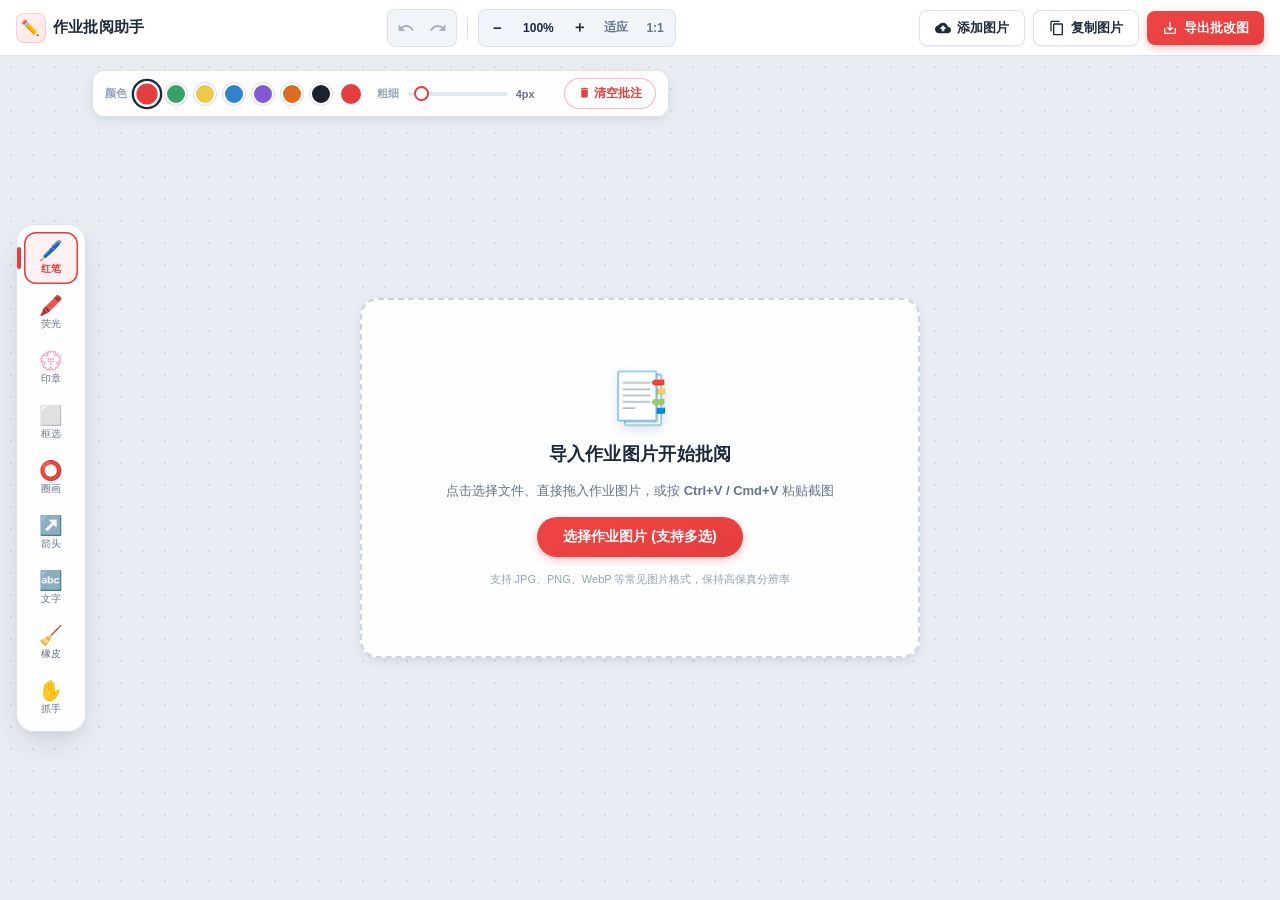
==== index.html @ cb80a2f5 "feat: 作业批阅助手初始版本 (支持高保真批注/几何胶囊体橡皮擦/无重叠荧光笔/印章交互/离屏高清导出)" ====
<!DOCTYPE html>
<html lang="zh-CN">
<head>
  <meta charset="UTF-8">
  <meta name="viewport" content="width=device-width, initial-scale=1.0, maximum-scale=1.0, user-scalable=no">
  <title>作业批改助手 - 轻量图片在线批阅与导出</title>
  <link rel="stylesheet" href="style.css">
</head>
<body>
  <!-- 顶栏导航 -->
  <header class="app-header">
    <div class="header-left">
      <div class="app-logo">
        <span class="logo-icon">✏️</span>
        <span class="logo-title">作业批阅助手</span>
      </div>
      <div class="doc-info" id="docInfo" style="display: none;">
        <span class="filename" id="docFilename">未命名作业</span>
        <span class="filesize-badge" id="docResolution">0 × 0</span>
      </div>
    </div>

    <!-- 顶部居中快捷操作：撤销/重做/缩放 -->
    <div class="header-center">
      <div class="btn-group">
        <button class="icon-btn" id="btnUndo" title="撤销 (Ctrl+Z)" disabled>
          <svg viewBox="0 0 24 24" width="18" height="18"><path fill="currentColor" d="M12.5 8c-2.65 0-5.05.99-6.9 2.6L2 7v9h9l-3.62-3.62c1.39-1.16 3.16-1.88 5.12-1.88 3.54 0 6.55 2.31 7.6 5.5l2.37-.78C21.08 11.03 17.15 8 12.5 8z"/></svg>
        </button>
        <button class="icon-btn" id="btnRedo" title="重做 (Ctrl+Y)" disabled>
          <svg viewBox="0 0 24 24" width="18" height="18"><path fill="currentColor" d="M18.4 10.6C16.55 8.99 14.15 8 11.5 8c-4.65 0-8.58 3.03-9.96 7.22L3.9 16c1.05-3.19 4.05-5.5 7.6-5.5 1.95 0 3.73.72 5.12 1.88L13 16h9V7l-3.6 3.6z"/></svg>
        </button>
      </div>

      <div class="divider"></div>

      <div class="zoom-controls">
        <button class="icon-btn" id="btnZoomOut" title="缩小 (滚轮下滑)">−</button>
        <span class="zoom-text" id="zoomLevel">100%</span>
        <button class="icon-btn" id="btnZoomIn" title="放大 (滚轮上滑)">＋</button>
        <button class="text-btn" id="btnFitScreen" title="自适应窗口大小">适应</button>
        <button class="text-btn" id="btnActualSize" title="1:1 原始像素">1:1</button>
      </div>
    </div>

    <!-- 顶部右侧：导入与导出 -->
    <div class="header-right">
      <input type="file" id="fileInput" accept="image/*" multiple style="display: none;">
      <label class="action-btn secondary" id="btnImport" for="fileInput" role="button" title="选择并导入作业照片">
        <svg viewBox="0 0 24 24" width="16" height="16"><path fill="currentColor" d="M19.35 10.04C18.67 6.59 15.64 4 12 4 9.11 4 6.6 5.64 5.35 8.04 2.34 8.36 0 10.91 0 14c0 3.31 2.69 6 6 6h13c2.76 0 5-2.24 5-5 0-2.64-2.05-4.78-4.65-4.96zM14 13v4h-4v-4H7l5-5 5 5h-3z"/></svg>
        <span>添加图片</span>
      </label>
      <button class="action-btn secondary" id="btnCopyImage" title="复制批阅图到剪贴板">
        <svg viewBox="0 0 24 24" width="16" height="16"><path fill="currentColor" d="M16 1H4c-1.1 0-2 .9-2 2v14h2V3h12V1zm3 4H8c-1.1 0-2 .9-2 2v14c0 1.1.9 2 2 2h11c1.1 0 2-.9 2-2V7c0-1.1-.9-2-2-2zm0 16H8V7h11v14z"/></svg>
        <span>复制图片</span>
      </button>
      <button class="action-btn primary" id="btnExport">
        <svg viewBox="0 0 24 24" width="16" height="16"><path fill="currentColor" d="M19 12v7H5v-7H3v7c0 1.1.9 2 2 2h14c1.1 0 2-.9 2-2v-7h-2zm-6 .67l2.59-2.58L17 11.5l-5 5-5-5 1.41-1.41L11 12.67V3h2v9.67z"/></svg>
        <span>导出批改图</span>
      </button>
    </div>
  </header>

  <!-- 主体工作区 -->
  <main class="app-main">
    <!-- 左侧悬浮主工具栏 -->
    <aside class="floating-toolbar">
      <button class="tool-btn active" data-tool="pen" title="批改红笔 (P)">
        <span class="tool-icon">🖊️</span>
        <span class="tool-name">红笔</span>
      </button>
      <button class="tool-btn" data-tool="highlighter" title="荧光笔 (H)">
        <span class="tool-icon">🖍️</span>
        <span class="tool-name">荧光</span>
      </button>
      <button class="tool-btn" data-tool="stamp" title="批改印章 (S)">
        <span class="tool-icon">💮</span>
        <span class="tool-name">印章</span>
      </button>
      <button class="tool-btn" data-tool="rect" title="矩形框选 (R)">
        <span class="tool-icon">⬜</span>
        <span class="tool-name">框选</span>
      </button>
      <button class="tool-btn" data-tool="circle" title="圆形重点 (C)">
        <span class="tool-icon">⭕</span>
        <span class="tool-name">圈画</span>
      </button>
      <button class="tool-btn" data-tool="arrow" title="箭头指示 (A)">
        <span class="tool-icon">↗️</span>
        <span class="tool-name">箭头</span>
      </button>
      <button class="tool-btn" data-tool="text" title="文字评语 (T)">
        <span class="tool-icon">🔤</span>
        <span class="tool-name">文字</span>
      </button>
      <button class="tool-btn" data-tool="eraser" title="橡皮擦 (E)">
        <span class="tool-icon">🧹</span>
        <span class="tool-name">橡皮</span>
      </button>
      <button class="tool-btn" data-tool="pan" title="平移视角 (空格+拖拽)">
        <span class="tool-icon">✋</span>
        <span class="tool-name">抓手</span>
      </button>
    </aside>

    <!-- 顶部悬浮属性配置栏 (颜色/粗细/印章类型) -->
    <section class="floating-props" id="floatingProps">
      <!-- 颜色选择器 -->
      <div class="prop-group" id="colorGroup">
        <span class="prop-label">颜色</span>
        <div class="color-palette">
          <button class="color-dot active" data-color="#e53e3e" style="background: #e53e3e;" title="教师正红"></button>
          <button class="color-dot" data-color="#38a169" style="background: #38a169;" title="对勾绿"></button>
          <button class="color-dot" data-color="#ecc94b" style="background: #ecc94b;" title="重点黄"></button>
          <button class="color-dot" data-color="#3182ce" style="background: #3182ce;" title="标准蓝"></button>
          <button class="color-dot" data-color="#805ad5" style="background: #805ad5;" title="典雅紫"></button>
          <button class="color-dot" data-color="#dd6b20" style="background: #dd6b20;" title="警示橙"></button>
          <button class="color-dot" data-color="#1a202c" style="background: #1a202c;" title="墨黑"></button>
          <input type="color" id="customColorPicker" value="#e53e3e" class="custom-color-input" title="自定义颜色">
        </div>
      </div>

      <!-- 粗细选择器 -->
      <div class="prop-group" id="sizeGroup">
        <span class="prop-label">粗细</span>
        <div class="size-slider-wrap">
          <input type="range" id="sizeSlider" min="1" max="40" value="4">
          <span class="size-val" id="sizeVal">4px</span>
        </div>
      </div>

      <!-- 橡皮擦范围（仅选择橡皮时展示） -->
      <div class="prop-group" id="eraserSizeGroup" style="display: none;">
        <span class="prop-label">擦除范围</span>
        <div class="size-slider-wrap">
          <input type="range" id="eraserSizeSlider" min="8" max="96" value="32">
          <span class="size-val" id="eraserSizeVal">32px</span>
        </div>
      </div>

      <!-- 印章选择器（当选中印章工具时展示） -->
      <div class="prop-group" id="stampGroup" style="display: none;">
        <span class="prop-label">批阅印章</span>
        <div class="stamp-picker">
          <button class="stamp-btn active" data-stamp="check" title="正确 (对勾)">✔ 正确</button>
          <button class="stamp-btn" data-stamp="cross" title="错误 (打叉)">✘ 订正</button>
          <button class="stamp-btn" data-stamp="score100" title="100分">💯 100</button>
          <button class="stamp-btn" data-stamp="great" title="优秀">👍 优秀</button>
          <button class="stamp-btn" data-stamp="read" title="已阅">⭐ 阅</button>
          <button class="stamp-btn" data-stamp="question" title="疑问">❓ 疑问</button>
        </div>
      </div>

      <!-- 选中印章时的放大缩小与清除操作 -->
      <div class="prop-group" id="selectedStampOps" style="display: none;">
        <span class="prop-label">选中印章</span>
        <div class="stamp-ops">
          <button class="stamp-op-btn" id="btnScaleUp" title="放大印章">➕<span>放大</span></button>
          <button class="stamp-op-btn" id="btnScaleDown" title="缩小印章">➖<span>缩小</span></button>
          <button class="stamp-op-btn danger" id="btnDeleteSelectedStamp" title="删除该印章 (Delete)">🗑️<span>清除</span></button>
        </div>
      </div>

      <!-- 清屏与快捷操作 -->
      <div class="prop-group ml-auto">
        <button class="danger-btn" id="btnClearAnnotations" title="清空当前所有批注">
          <svg viewBox="0 0 24 24" width="13" height="13" style="vertical-align:-2px;margin-right:3px;"><path fill="currentColor" d="M6 19c0 1.1.9 2 2 2h8c1.1 0 2-.9 2-2V7H6v12zM19 4h-3.5l-1-1h-5l-1 1H5v2h14V4z"/></svg>清空批注
        </button>
      </div>
    </section>

    <!-- 画布容器 -->
    <div class="canvas-viewport" id="canvasViewport">
      <!-- 初始空状态引导区 -->
      <div class="drop-zone" id="dropZone">
        <div class="drop-icon">📑</div>
        <h2>导入作业图片开始批阅</h2>
        <p>点击选择文件、直接拖入作业图片，或按 <strong>Ctrl+V / Cmd+V</strong> 粘贴截图</p>
        <label class="action-btn primary large" id="btnSelectFilePrompt" for="fileInput" role="button" title="点击选择作业图片">
          选择作业图片 (支持多选)
        </label>
        <div class="drop-hint">支持 JPG、PNG、WebP 等常见图片格式，保持高保真分辨率</div>
      </div>

      <!-- 核心画布元素 -->
      <canvas id="mainCanvas"></canvas>
    </div>

    <!-- 底部多图批阅任务栏（多图导入时显示） -->
    <footer class="thumbnail-strip" id="thumbnailStrip" style="display: none;">
      <div class="thumb-header">
        <span>作业批改列表 (<span id="thumbCount">0</span>)</span>
        <label class="thumb-add-btn" id="btnAddMoreImages" for="fileInput" role="button">+ 追加图片</label>
      </div>
      <div class="thumb-scroll" id="thumbScroll">
        <!-- 缩略图项动态注入 -->
      </div>
    </footer>
  </main>

  <!-- 提示弹窗 (Toast) -->
  <div class="toast-container" id="toastContainer"></div>

  <script src="app.js"></script>
</body>
</html>
---- style.css ----
/* ==========================================================================
   作业批改助手 - 现代极简风格 CSS (UI Refresh)
   ========================================================================== */

:root {
  --bg-app: #f4f6fa;
  --bg-surface: rgba(255, 255, 255, 0.92);
  --bg-canvas-wrap: #e9edf3;
  --border-color: rgba(218, 226, 238, 0.95);
  --text-main: #1e293b;
  --text-muted: #64748b;
  --text-light: #94a3b8;
  --primary: #e53e3e;
  --primary-hover: #c53030;
  --primary-light: #fff1f1;
  --accent: #3182ce;
  --accent-light: #ebf4fd;
  --shadow-sm: 0 1px 2px 0 rgba(15, 23, 42, 0.06);
  --shadow-md: 0 4px 14px -2px rgba(15, 23, 42, 0.10), 0 2px 4px -1px rgba(15, 23, 42, 0.05);
  --shadow-lg: 0 12px 32px -6px rgba(15, 23, 42, 0.14), 0 4px 8px -2px rgba(15, 23, 42, 0.06);
  --radius-xs: 5px;
  --radius-sm: 8px;
  --radius-md: 12px;
  --radius-lg: 18px;
  --radius-pill: 999px;
  --font-family: -apple-system, BlinkMacSystemFont, "Segoe UI", Roboto, "Helvetica Neue", Arial, "PingFang SC", "Microsoft YaHei", sans-serif;
}

* {
  box-sizing: border-box;
  margin: 0;
  padding: 0;
  user-select: none;
  -webkit-user-select: none;
}

html, body {
  width: 100%;
  height: 100%;
  overflow: hidden;
  font-family: var(--font-family);
  background-color: var(--bg-app);
  color: var(--text-main);
  touch-action: none;
}

button {
  font-family: inherit;
  -webkit-tap-highlight-color: transparent;
}

button:focus-visible {
  outline: 2px solid var(--accent);
  outline-offset: 1px;
}

/* ================= 顶栏导航 ================= */
.app-header {
  height: 56px;
  background: var(--bg-surface);
  backdrop-filter: blur(16px);
  -webkit-backdrop-filter: blur(16px);
  border-bottom: 1px solid var(--border-color);
  display: flex;
  align-items: center;
  justify-content: space-between;
  gap: 12px;
  padding: 0 16px;
  position: relative;
  z-index: 50;
}

.header-left {
  display: flex;
  align-items: center;
  gap: 12px;
  min-width: 0;
  flex-shrink: 1;
}

.app-logo {
  display: flex;
  align-items: center;
  gap: 7px;
  font-weight: 800;
  font-size: 15px;
  color: var(--text-main);
  letter-spacing: 0.2px;
  white-space: nowrap;
}

.logo-icon {
  display: flex;
  align-items: center;
  justify-content: center;
  width: 30px;
  height: 30px;
  background: linear-gradient(135deg, #fff5f5, #ffe3e3);
  border-radius: var(--radius-sm);
  font-size: 15px;
  box-shadow: inset 0 0 0 1px rgba(229, 62, 62, 0.18);
}

.doc-info {
  display: flex;
  align-items: center;
  gap: 8px;
  background: #f1f5f9;
  border: 1px solid var(--border-color);
  padding: 4px 10px;
  border-radius: var(--radius-pill);
  font-size: 12px;
  min-width: 0;
}

.filename {
  max-width: 180px;
  overflow: hidden;
  text-overflow: ellipsis;
  white-space: nowrap;
  font-weight: 600;
  color: var(--text-main);
}

.filesize-badge {
  color: var(--text-light);
  font-size: 11px;
  white-space: nowrap;
}

/* 顶部居中快捷操作 */
.header-center {
  display: flex;
  align-items: center;
  gap: 10px;
  flex-shrink: 0;
}

.btn-group {
  display: flex;
  align-items: center;
  background: #f1f5f9;
  border: 1px solid var(--border-color);
  border-radius: var(--radius-sm);
  padding: 3px;
  gap: 2px;
}

.icon-btn {
  width: 30px;
  height: 30px;
  border: none;
  background: transparent;
  border-radius: var(--radius-xs);
  cursor: pointer;
  display: flex;
  align-items: center;
  justify-content: center;
  color: var(--text-main);
  font-size: 15px;
  font-weight: 600;
  transition: background 0.12s ease, color 0.12s ease, transform 0.06s ease;
}

.icon-btn:hover:not(:disabled) {
  background: #fff;
  box-shadow: var(--shadow-sm);
}

.icon-btn:active:not(:disabled) {
  transform: scale(0.94);
}

.icon-btn:disabled {
  opacity: 0.32;
  cursor: not-allowed;
}

.divider {
  width: 1px;
  height: 22px;
  background: var(--border-color);
}

.zoom-controls {
  display: flex;
  align-items: center;
  gap: 2px;
  background: #f1f5f9;
  border: 1px solid var(--border-color);
  border-radius: var(--radius-sm);
  padding: 3px;
}

.zoom-text {
  font-size: 12px;
  font-weight: 700;
  min-width: 48px;
  text-align: center;
  color: var(--text-main);
  font-variant-numeric: tabular-nums;
}

.text-btn {
  border: none;
  background: transparent;
  padding: 5px 8px;
  border-radius: var(--radius-xs);
  font-size: 12px;
  font-weight: 600;
  cursor: pointer;
  color: var(--text-muted);
  transition: background 0.12s, color 0.12s;
  white-space: nowrap;
}

.text-btn:hover {
  background: #fff;
  color: var(--text-main);
  box-shadow: var(--shadow-sm);
}

/* 顶栏右侧按钮 */
.header-right {
  display: flex;
  align-items: center;
  gap: 8px;
  flex-shrink: 0;
}

.action-btn {
  border: none;
  display: inline-flex;
  align-items: center;
  gap: 6px;
  padding: 8px 15px;
  border-radius: var(--radius-sm);
  font-size: 13px;
  font-weight: 600;
  cursor: pointer;
  transition: all 0.14s ease;
  white-space: nowrap;
}

.action-btn svg {
  flex-shrink: 0;
}

.action-btn.primary {
  background: linear-gradient(160deg, #ef4444, var(--primary));
  color: #fff;
  box-shadow: 0 3px 8px rgba(229, 62, 62, 0.32);
}

.action-btn.primary:hover {
  background: linear-gradient(160deg, var(--primary), var(--primary-hover));
  box-shadow: 0 4px 12px rgba(229, 62, 62, 0.4);
  transform: translateY(-1px);
}

.action-btn.primary:active {
  transform: translateY(0);
}

.action-btn.secondary {
  background: #fff;
  color: var(--text-main);
  border: 1px solid var(--border-color);
  box-shadow: var(--shadow-sm);
}

.action-btn.secondary:hover {
  background: #f8fafc;
  border-color: #cbd5e1;
  transform: translateY(-1px);
  box-shadow: var(--shadow-md);
}

.action-btn.secondary:active {
  transform: translateY(0);
}

/* ================= 主体工作区 ================= */
.app-main {
  width: 100%;
  height: calc(100% - 56px);
  position: relative;
  display: flex;
  flex-direction: column;
}

/* 左侧悬浮主工具栏 */
.floating-toolbar {
  position: absolute;
  left: 16px;
  top: 50%;
  transform: translateY(-50%);
  z-index: 40;
  background: var(--bg-surface);
  backdrop-filter: blur(16px);
  -webkit-backdrop-filter: blur(16px);
  border: 1px solid var(--border-color);
  border-radius: var(--radius-lg);
  box-shadow: var(--shadow-lg);
  padding: 7px;
  display: flex;
  flex-direction: column;
  gap: 3px;
}

.tool-btn {
  width: 54px;
  height: 52px;
  border: none;
  background: transparent;
  border-radius: var(--radius-md);
  display: flex;
  flex-direction: column;
  align-items: center;
  justify-content: center;
  gap: 2px;
  cursor: pointer;
  transition: background 0.13s cubic-bezier(0.4, 0, 0.2, 1), color 0.13s, transform 0.08s;
  color: var(--text-muted);
  position: relative;
}

.tool-btn:hover {
  background: rgba(15, 23, 42, 0.05);
  color: var(--text-main);
}

.tool-btn:active {
  transform: scale(0.94);
}

.tool-btn.active {
  background: var(--primary-light);
  color: var(--primary);
  font-weight: 700;
  box-shadow: inset 0 0 0 1.5px var(--primary);
}

.tool-btn.active::before {
  content: '';
  position: absolute;
  left: -7px;
  top: 50%;
  transform: translateY(-50%);
  width: 3.5px;
  height: 22px;
  background: var(--primary);
  border-radius: var(--radius-pill);
}

.tool-icon {
  font-size: 19px;
  line-height: 1;
}

.tool-name {
  font-size: 10px;
  letter-spacing: 0.2px;
}

/* 顶部悬浮属性配置栏 */
.floating-props {
  position: absolute;
  top: 14px;
  left: 92px;
  right: 16px;
  width: fit-content;
  max-width: calc(100% - 108px);
  z-index: 35;
  background: var(--bg-surface);
  backdrop-filter: blur(16px);
  -webkit-backdrop-filter: blur(16px);
  border: 1px solid var(--border-color);
  border-radius: var(--radius-md);
  box-shadow: var(--shadow-md);
  padding: 7px 12px;
  display: flex;
  align-items: center;
  gap: 14px;
  flex-wrap: wrap;
}

.prop-group {
  display: flex;
  align-items: center;
  gap: 8px;
  min-height: 30px;
}

.prop-label {
  font-size: 11px;
  font-weight: 700;
  color: var(--text-light);
  letter-spacing: 0.4px;
  white-space: nowrap;
}

.color-palette {
  display: flex;
  align-items: center;
  gap: 7px;
}

.color-dot {
  width: 22px;
  height: 22px;
  border-radius: 50%;
  border: 2px solid #fff;
  outline: 1px solid rgba(15, 23, 42, 0.14);
  cursor: pointer;
  transition: transform 0.14s, outline-color 0.14s;
  flex-shrink: 0;
}

.color-dot:hover {
  transform: scale(1.18);
}

.color-dot.active {
  outline: 2.5px solid var(--text-main);
  transform: scale(1.18);
}

.custom-color-input {
  width: 24px;
  height: 24px;
  padding: 0;
  border: none;
  background: transparent;
  cursor: pointer;
  border-radius: 50%;
}

.custom-color-input::-webkit-color-swatch-wrapper {
  padding: 0;
}

.custom-color-input::-webkit-color-swatch {
  border: 2px solid #fff;
  outline: 1.5px dashed var(--text-light);
  border-radius: 50%;
}

.size-slider-wrap {
  display: flex;
  align-items: center;
  gap: 8px;
}

.size-slider-wrap input[type="range"] {
  width: 100px;
  cursor: pointer;
  appearance: none;
  -webkit-appearance: none;
  height: 4px;
  background: #e2e8f0;
  border-radius: var(--radius-pill);
  outline: none;
}

.size-slider-wrap input[type="range"]::-webkit-slider-thumb {
  appearance: none;
  -webkit-appearance: none;
  width: 15px;
  height: 15px;
  background: #fff;
  border: 2.5px solid var(--primary);
  border-radius: 50%;
  box-shadow: var(--shadow-sm);
  transition: transform 0.12s;
}

.size-slider-wrap input[type="range"]::-webkit-slider-thumb:hover {
  transform: scale(1.15);
}

.size-slider-wrap input[type="range"]::-moz-range-thumb {
  width: 15px;
  height: 15px;
  background: #fff;
  border: 2.5px solid var(--primary);
  border-radius: 50%;
  box-shadow: var(--shadow-sm);
}

.size-val {
  font-size: 11px;
  font-weight: 700;
  min-width: 34px;
  color: var(--text-muted);
  font-variant-numeric: tabular-nums;
}

/* 印章选择 */
.stamp-picker {
  display: flex;
  align-items: center;
  gap: 5px;
  flex-wrap: wrap;
}

.stamp-btn {
  border: 1px solid var(--border-color);
  background: #fff;
  border-radius: var(--radius-pill);
  padding: 5px 11px;
  font-size: 12px;
  font-weight: 500;
  cursor: pointer;
  transition: all 0.13s;
  color: var(--text-main);
  white-space: nowrap;
  box-shadow: var(--shadow-sm);
}

.stamp-btn:hover {
  background: #f8fafc;
  border-color: #cbd5e1;
  transform: translateY(-1px);
}

.stamp-btn.active {
  background: var(--primary);
  color: #fff;
  border-color: var(--primary);
  font-weight: 700;
  box-shadow: 0 3px 8px rgba(229, 62, 62, 0.3);
}

/* 选中印章的操作组 */
.stamp-ops {
  display: flex;
  align-items: center;
  gap: 5px;
}

.stamp-op-btn {
  border: 1px solid var(--border-color);
  background: #fff;
  border-radius: var(--radius-pill);
  padding: 5px 10px;
  font-size: 12px;
  font-weight: 600;
  cursor: pointer;
  transition: all 0.13s;
  color: var(--text-main);
  display: inline-flex;
  align-items: center;
  gap: 4px;
  white-space: nowrap;
  box-shadow: var(--shadow-sm);
}

.stamp-op-btn span {
  font-size: 11px;
}

.stamp-op-btn:hover {
  background: #f8fafc;
  border-color: #cbd5e1;
  transform: translateY(-1px);
}

.stamp-op-btn.danger {
  color: var(--primary);
  border-color: rgba(229, 62, 62, 0.45);
  background: var(--primary-light);
}

.stamp-op-btn.danger:hover {
  background: #ffe3e3;
  border-color: var(--primary);
}

/* 兼容旧类名（若其他位置引用） */
.stamp-action-btn {
  border: 1px solid var(--border-color);
  background: #fff;
  border-radius: var(--radius-pill);
  padding: 5px 10px;
  font-size: 12px;
  cursor: pointer;
}

.danger-btn {
  border: 1px solid rgba(229, 62, 62, 0.35);
  background: #fff;
  color: var(--primary);
  border-radius: var(--radius-pill);
  padding: 6px 13px;
  font-size: 12px;
  font-weight: 600;
  cursor: pointer;
  transition: all 0.14s;
  white-space: nowrap;
}

.danger-btn:hover {
  background: var(--primary);
  color: #fff;
  border-color: var(--primary);
  box-shadow: 0 3px 8px rgba(229, 62, 62, 0.3);
}

.ml-auto {
  margin-left: auto;
}

/* ================= 画布视口 ================= */
.canvas-viewport {
  flex: 1;
  width: 100%;
  height: 100%;
  background-color: var(--bg-canvas-wrap);
  background-image: radial-gradient(circle, rgba(148, 163, 184, 0.28) 1px, transparent 1px);
  background-size: 22px 22px;
  position: relative;
  overflow: hidden;
  cursor: crosshair;
}

.canvas-viewport.panning {
  cursor: grab;
}

.canvas-viewport.panning:active {
  cursor: grabbing;
}

#mainCanvas {
  position: absolute;
  top: 0;
  left: 0;
  width: 100%;
  height: 100%;
  display: block;
}

/* 初始拖拽空状态 */
.drop-zone {
  position: absolute;
  inset: 40px;
  margin: auto;
  max-width: 560px;
  height: 360px;
  border: 2px dashed #cbd5e1;
  background: rgba(255, 255, 255, 0.9);
  backdrop-filter: blur(8px);
  border-radius: var(--radius-lg);
  display: flex;
  flex-direction: column;
  align-items: center;
  justify-content: center;
  gap: 15px;
  padding: 24px;
  text-align: center;
  z-index: 20;
  transition: all 0.2s;
  box-shadow: var(--shadow-md);
}

.drop-zone.dragover {
  border-color: var(--primary);
  background: var(--primary-light);
  transform: scale(1.02);
  box-shadow: 0 12px 32px rgba(229, 62, 62, 0.16);
}

.drop-icon {
  font-size: 50px;
  filter: drop-shadow(0 4px 6px rgba(15, 23, 42, 0.12));
}

.drop-zone h2 {
  font-size: 18px;
  font-weight: 800;
  color: var(--text-main);
  letter-spacing: 0.3px;
}

.drop-zone p {
  font-size: 13px;
  color: var(--text-muted);
  max-width: 400px;
  line-height: 1.6;
}

.action-btn.large {
  padding: 11px 26px;
  font-size: 14px;
  border-radius: var(--radius-pill);
}

.drop-hint {
  font-size: 11px;
  color: var(--text-light);
}

/* ================= 底部多图批改缩略图条 ================= */
.thumbnail-strip {
  height: 88px;
  background: var(--bg-surface);
  border-top: 1px solid var(--border-color);
  backdrop-filter: blur(16px);
  -webkit-backdrop-filter: blur(16px);
  display: flex;
  flex-direction: column;
  padding: 7px 16px;
  position: relative;
  z-index: 45;
}

.thumb-header {
  display: flex;
  align-items: center;
  justify-content: space-between;
  font-size: 11px;
  font-weight: 700;
  color: var(--text-muted);
  letter-spacing: 0.3px;
  margin-bottom: 5px;
}

.thumb-add-btn {
  background: transparent;
  border: 1px solid transparent;
  border-radius: var(--radius-pill);
  padding: 2px 10px;
  color: var(--accent);
  font-size: 11px;
  font-weight: 700;
  cursor: pointer;
  transition: all 0.13s;
}

.thumb-add-btn:hover {
  background: var(--accent-light);
  border-color: rgba(49, 130, 206, 0.3);
}

.thumb-scroll {
  display: flex;
  align-items: center;
  gap: 10px;
  overflow-x: auto;
  overflow-y: hidden;
  height: 56px;
  padding-bottom: 2px;
}

.thumb-scroll::-webkit-scrollbar {
  height: 5px;
}

.thumb-scroll::-webkit-scrollbar-thumb {
  background: #cbd5e1;
  border-radius: var(--radius-pill);
}

.thumb-item {
  position: relative;
  width: 50px;
  height: 50px;
  border-radius: var(--radius-sm);
  border: 2px solid transparent;
  overflow: hidden;
  cursor: pointer;
  flex-shrink: 0;
  background: #f1f5f9;
  transition: all 0.15s;
  box-shadow: var(--shadow-sm);
}

.thumb-item:hover {
  transform: translateY(-2px);
  box-shadow: var(--shadow-md);
}

.thumb-item img {
  width: 100%;
  height: 100%;
  object-fit: cover;
}

.thumb-item.active {
  border-color: var(--primary);
  box-shadow: 0 0 0 2px rgba(229, 62, 62, 0.25);
}

.thumb-remove {
  position: absolute;
  top: 1px;
  right: 1px;
  width: 15px;
  height: 15px;
  background: rgba(15, 23, 42, 0.65);
  color: #fff;
  border-radius: 50%;
  display: flex;
  align-items: center;
  justify-content: center;
  font-size: 10px;
  opacity: 0;
  transition: opacity 0.15s;
}

.thumb-item:hover .thumb-remove {
  opacity: 1;
}

/* ================= 提示 Toast ================= */
.toast-container {
  position: fixed;
  bottom: 24px;
  left: 50%;
  transform: translateX(-50%);
  display: flex;
  flex-direction: column;
  align-items: center;
  gap: 8px;
  z-index: 9999;
  pointer-events: none;
}

.toast {
  background: rgba(15, 23, 42, 0.92);
  color: #fff;
  padding: 9px 18px;
  border-radius: var(--radius-pill);
  font-size: 13px;
  font-weight: 500;
  letter-spacing: 0.2px;
  box-shadow: var(--shadow-lg);
  backdrop-filter: blur(8px);
  animation: toastFadeIn 0.25s ease-out forwards;
}

@keyframes toastFadeIn {
  from { opacity: 0; transform: translateY(10px); }
  to { opacity: 1; transform: translateY(0); }
}

/* ================= 中屏适配：压缩属性栏标签与间距 ================= */
@media (max-width: 1100px) {
  .floating-props {
    gap: 10px;
  }
  .prop-label {
    display: none;
  }
  .size-slider-wrap input[type="range"] {
    width: 72px;
  }
  .stamp-op-btn span {
    display: none;
  }
  .stamp-op-btn {
    padding: 5px 9px;
  }
  .action-btn span {
    display: none;
  }
  .action-btn {
    padding: 8px 11px;
  }
  .filename {
    max-width: 110px;
  }
}

/* ================= 移动端适配 ================= */
@media (max-width: 768px) {
  .app-header {
    padding: 0 8px;
    height: 50px;
    gap: 6px;
  }
  .app-main {
    height: calc(100% - 50px);
  }
  .app-logo .logo-title {
    display: none;
  }
  .doc-info, .header-center .btn-group {
    display: none;
  }
  .floating-toolbar {
    left: 8px;
    top: 50%;
    transform: translateY(-50%);
    padding: 5px;
    border-radius: var(--radius-md);
  }
  .tool-btn {
    width: 46px;
    height: 46px;
  }
  .tool-btn.active::before {
    left: -5px;
    height: 18px;
  }
  .floating-props {
    left: 66px;
    top: 10px;
    right: 8px;
    max-width: calc(100% - 74px);
    padding: 5px 9px;
    gap: 8px;
  }
  .prop-group {
    min-height: 26px;
  }
  .color-dot {
    width: 19px;
    height: 19px;
  }
  .size-slider-wrap input[type="range"] {
    width: 60px;
  }
  .stamp-btn {
    padding: 4px 9px;
    font-size: 11px;
  }
  .zoom-controls {
    padding: 2px;
  }
  .zoom-text {
    min-width: 40px;
    font-size: 11px;
  }
  .text-btn {
    padding: 4px 6px;
    font-size: 11px;
  }
  .drop-zone {
    inset: 16px;
    height: auto;
    min-height: 300px;
  }
}

/* ================= 移动端顶栏修复 ================= */
.action-btn[for="fileInput"],
.thumb-add-btn {
  cursor: pointer;
}

@media (max-width: 768px) {
  .app-header {
    display: grid;
    grid-template-columns: 42px minmax(0, 1fr) auto;
    align-items: center;
    height: 50px;
    padding: 0 8px;
    gap: 6px;
  }
  .header-left { min-width: 0; width: 42px; }
  .app-logo { width: 42px; justify-content: center; }
  .app-logo .logo-title,
  .doc-info { display: none !important; }
  .header-center { min-width: 0; width: 100%; justify-content: center; gap: 0; }
  .header-center .btn-group { display: flex; gap: 2px; }
  .header-center .divider { display: none; }
  .zoom-controls { max-width: 100%; overflow: hidden; }
  .header-right { gap: 5px; }
  .header-right .action-btn { padding: 7px 9px; }
  .header-right .action-btn span { display: none; }
  .header-right #btnCopyImage { display: inline-flex; }
  .floating-props { z-index: 45; }
}
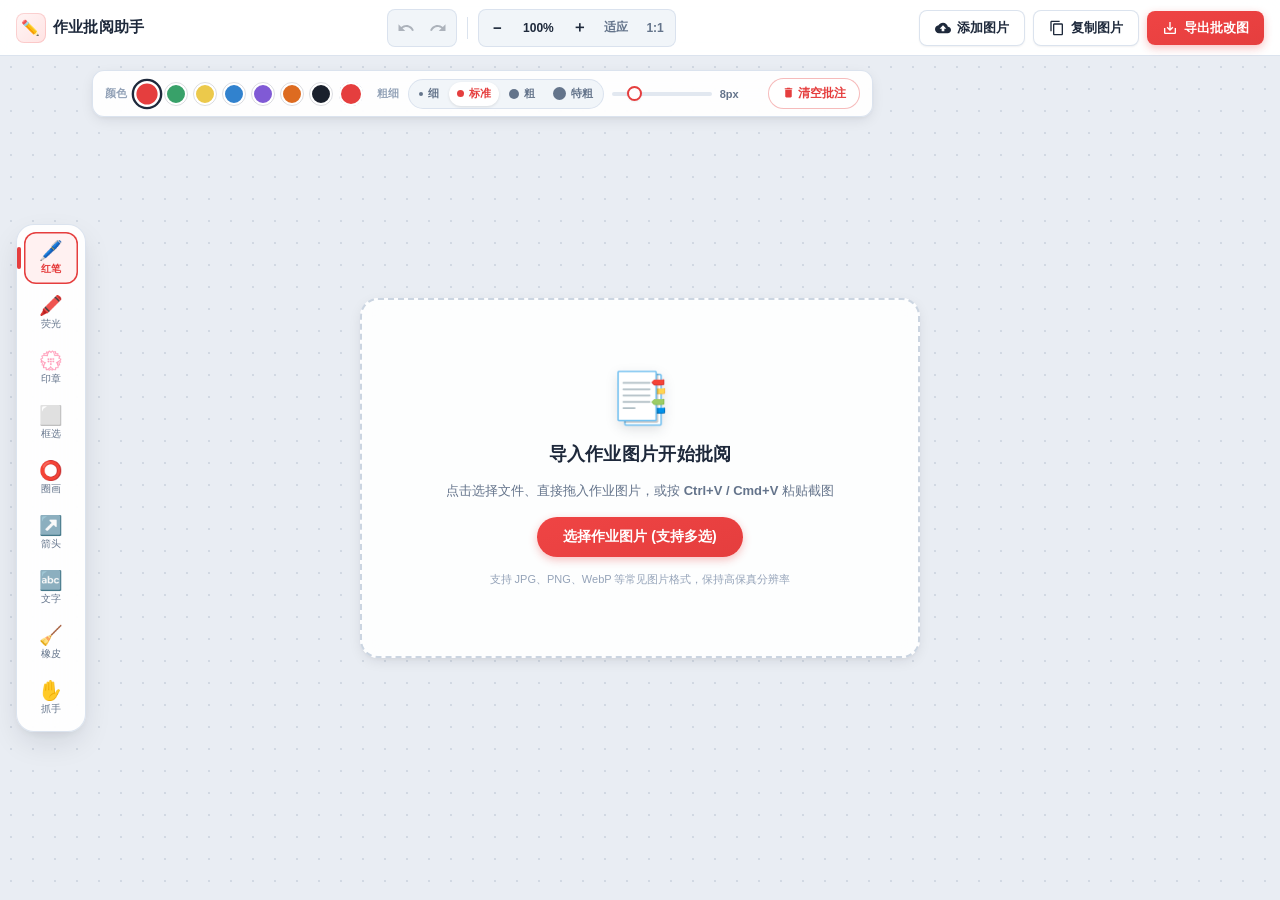
==== commit 8bad77e6: "feat: 增加画笔与橡皮擦快捷预设宽度，首次进入画笔粗细优化为8px" ====
--- a/index.html
+++ b/index.html
@@ -122,15 +122,47 @@
       <!-- 粗细选择器 -->
       <div class="prop-group" id="sizeGroup">
         <span class="prop-label">粗细</span>
+        <div class="size-presets" id="sizePresets">
+          <button class="size-preset-btn" data-size="4" title="细 (4px)">
+            <span class="preset-dot" style="width: 4px; height: 4px;"></span>
+            <span class="preset-name">细</span>
+          </button>
+          <button class="size-preset-btn active" data-size="8" title="标准 (8px)">
+            <span class="preset-dot" style="width: 7px; height: 7px;"></span>
+            <span class="preset-name">标准</span>
+          </button>
+          <button class="size-preset-btn" data-size="14" title="粗 (14px)">
+            <span class="preset-dot" style="width: 10px; height: 10px;"></span>
+            <span class="preset-name">粗</span>
+          </button>
+          <button class="size-preset-btn" data-size="24" title="特粗 (24px)">
+            <span class="preset-dot" style="width: 13px; height: 13px;"></span>
+            <span class="preset-name">特粗</span>
+          </button>
+        </div>
         <div class="size-slider-wrap">
-          <input type="range" id="sizeSlider" min="1" max="40" value="4">
-          <span class="size-val" id="sizeVal">4px</span>
+          <input type="range" id="sizeSlider" min="1" max="40" value="8">
+          <span class="size-val" id="sizeVal">8px</span>
         </div>
       </div>
 
       <!-- 橡皮擦范围（仅选择橡皮时展示） -->
       <div class="prop-group" id="eraserSizeGroup" style="display: none;">
         <span class="prop-label">擦除范围</span>
+        <div class="size-presets" id="eraserSizePresets">
+          <button class="size-preset-btn" data-size="16" title="小 (16px)">
+            <span class="preset-dot" style="width: 6px; height: 6px;"></span>
+            <span class="preset-name">小</span>
+          </button>
+          <button class="size-preset-btn active" data-size="32" title="中 (32px)">
+            <span class="preset-dot" style="width: 10px; height: 10px;"></span>
+            <span class="preset-name">中</span>
+          </button>
+          <button class="size-preset-btn" data-size="64" title="大 (64px)">
+            <span class="preset-dot" style="width: 14px; height: 14px;"></span>
+            <span class="preset-name">大</span>
+          </button>
+        </div>
         <div class="size-slider-wrap">
           <input type="range" id="eraserSizeSlider" min="8" max="96" value="32">
           <span class="size-val" id="eraserSizeVal">32px</span>
--- a/style.css
+++ b/style.css
@@ -446,6 +446,53 @@
   border-radius: 50%;
 }
 
+.size-presets {
+  display: inline-flex;
+  align-items: center;
+  background: #f1f5f9;
+  padding: 2px;
+  border-radius: var(--radius-pill);
+  gap: 2px;
+  border: 1px solid var(--border-color);
+}
+
+.size-preset-btn {
+  display: inline-flex;
+  align-items: center;
+  justify-content: center;
+  gap: 5px;
+  padding: 3px 8px;
+  min-height: 24px;
+  border: none;
+  background: transparent;
+  color: var(--text-muted);
+  font-size: 11px;
+  font-weight: 600;
+  border-radius: var(--radius-pill);
+  cursor: pointer;
+  transition: all 0.15s ease;
+  white-space: nowrap;
+}
+
+.size-preset-btn:hover {
+  color: var(--text-main);
+  background: rgba(255, 255, 255, 0.7);
+}
+
+.size-preset-btn.active {
+  background: #fff;
+  color: var(--primary);
+  font-weight: 700;
+  box-shadow: 0 1px 3px rgba(0, 0, 0, 0.1);
+}
+
+.preset-dot {
+  display: inline-block;
+  background: currentColor;
+  border-radius: 50%;
+  flex-shrink: 0;
+}
+
 .size-slider-wrap {
   display: flex;
   align-items: center;
@@ -919,8 +966,17 @@
     width: 19px;
     height: 19px;
   }
+  .size-presets {
+    padding: 1px;
+    gap: 1px;
+  }
+  .size-preset-btn {
+    padding: 2px 6px;
+    font-size: 10px;
+    min-height: 22px;
+  }
   .size-slider-wrap input[type="range"] {
-    width: 60px;
+    width: 50px;
   }
   .stamp-btn {
     padding: 4px 9px;
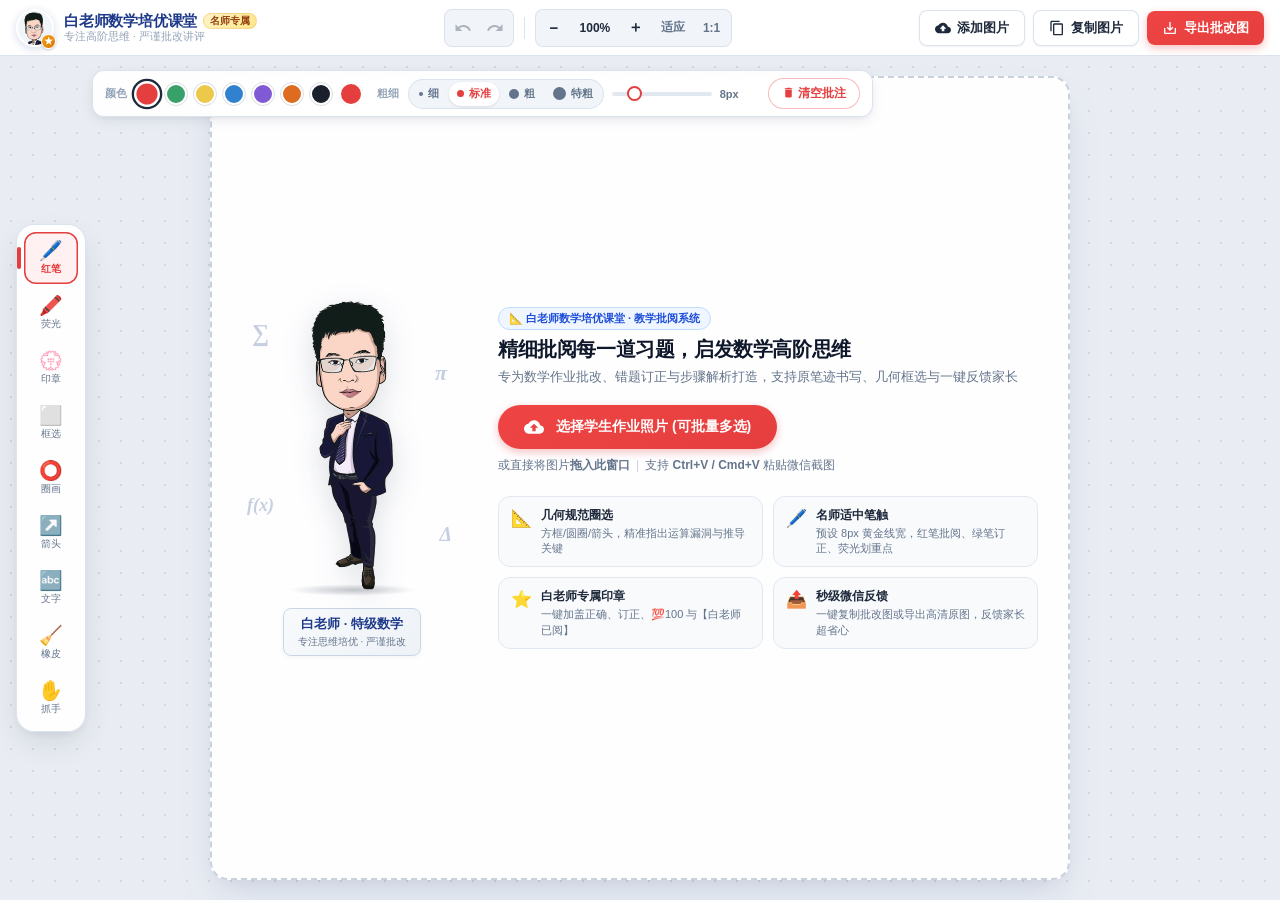
==== commit a9788927: "feat: 适配白老师专属头像与立绘，呈现白老师数学培优课堂主题页面布局" ====
--- a/index.html
+++ b/index.html
@@ -3,16 +3,25 @@
 <head>
   <meta charset="UTF-8">
   <meta name="viewport" content="width=device-width, initial-scale=1.0, maximum-scale=1.0, user-scalable=no">
-  <title>作业批改助手 - 轻量图片在线批阅与导出</title>
+  <title>白老师数学培优课堂 - 专属作业批阅系统</title>
   <link rel="stylesheet" href="style.css">
 </head>
 <body>
   <!-- 顶栏导航 -->
   <header class="app-header">
     <div class="header-left">
-      <div class="app-logo">
-        <span class="logo-icon">✏️</span>
-        <span class="logo-title">作业批阅助手</span>
+      <div class="app-logo teacher-brand-logo">
+        <div class="teacher-avatar-badge">
+          <img src="assets/teacher_avatar.png" alt="白老师" class="teacher-avatar-img">
+          <span class="cert-badge" title="特级名师认证">★</span>
+        </div>
+        <div class="brand-text-wrap">
+          <div class="brand-title-row">
+            <span class="logo-title">白老师数学培优课堂</span>
+            <span class="brand-tag">名师专属</span>
+          </div>
+          <span class="brand-subtitle">专注高阶思维 · 严谨批改讲评</span>
+        </div>
       </div>
       <div class="doc-info" id="docInfo" style="display: none;">
         <span class="filename" id="docFilename">未命名作业</span>
@@ -175,6 +184,7 @@
         <div class="stamp-picker">
           <button class="stamp-btn active" data-stamp="check" title="正确 (对勾)">✔ 正确</button>
           <button class="stamp-btn" data-stamp="cross" title="错误 (打叉)">✘ 订正</button>
+          <button class="stamp-btn teacher-stamp-btn" data-stamp="teacher_read" title="白老师已阅">⭐ 白老师已阅</button>
           <button class="stamp-btn" data-stamp="score100" title="100分">💯 100</button>
           <button class="stamp-btn" data-stamp="great" title="优秀">👍 优秀</button>
           <button class="stamp-btn" data-stamp="read" title="已阅">⭐ 阅</button>
@@ -202,15 +212,80 @@
 
     <!-- 画布容器 -->
     <div class="canvas-viewport" id="canvasViewport">
-      <!-- 初始空状态引导区 -->
-      <div class="drop-zone" id="dropZone">
-        <div class="drop-icon">📑</div>
-        <h2>导入作业图片开始批阅</h2>
-        <p>点击选择文件、直接拖入作业图片，或按 <strong>Ctrl+V / Cmd+V</strong> 粘贴截图</p>
-        <label class="action-btn primary large" id="btnSelectFilePrompt" for="fileInput" role="button" title="点击选择作业图片">
-          选择作业图片 (支持多选)
-        </label>
-        <div class="drop-hint">支持 JPG、PNG、WebP 等常见图片格式，保持高保真分辨率</div>
+      <!-- 初始空状态引导区：白老师数学培优课堂专属主题布局 -->
+      <div class="drop-zone teacher-theme-welcome" id="dropZone">
+        <div class="welcome-container">
+          <!-- 左侧：白老师名师立绘形象展示 -->
+          <div class="teacher-showcase">
+            <div class="teacher-figure-wrap">
+              <img src="assets/teacher_full.png" alt="白老师" class="teacher-figure-img">
+              <div class="figure-shadow"></div>
+              <!-- 漂浮装饰数学微符号 -->
+              <span class="math-badge m-b1">∑</span>
+              <span class="math-badge m-b2">π</span>
+              <span class="math-badge m-b3">f(x)</span>
+              <span class="math-badge m-b4">Δ</span>
+            </div>
+            <div class="teacher-nameplate">
+              <span class="nameplate-title">白老师 · 特级数学</span>
+              <span class="nameplate-desc">专注思维培优 · 严谨批改</span>
+            </div>
+          </div>
+
+          <!-- 右侧：欢迎主控区与作业导入 -->
+          <div class="welcome-main">
+            <div class="welcome-header">
+              <div class="welcome-badge">📐 白老师数学培优课堂 · 教学批阅系统</div>
+              <h2 class="welcome-title">精细批阅每一道习题，启发数学高阶思维</h2>
+              <p class="welcome-desc">专为数学作业批改、错题订正与步骤解析打造，支持原笔迹书写、几何框选与一键反馈家长</p>
+            </div>
+
+            <!-- 上传行动区 -->
+            <div class="upload-action-box">
+              <label class="action-btn primary large welcome-upload-btn" id="btnSelectFilePrompt" for="fileInput" role="button">
+                <svg viewBox="0 0 24 24" width="20" height="20" style="vertical-align:-4px;margin-right:6px;"><path fill="currentColor" d="M19.35 10.04C18.67 6.59 15.64 4 12 4 9.11 4 6.6 5.64 5.35 8.04 2.34 8.36 0 10.91 0 14c0 3.31 2.69 6 6 6h13c2.76 0 5-2.24 5-5 0-2.64-2.05-4.78-4.65-4.96zM14 13v4h-4v-4H7l5-5 5 5h-3z"/></svg>
+                选择学生作业照片 (可批量多选)
+              </label>
+              <div class="drag-paste-tip">
+                <span>或直接将图片<strong>拖入此窗口</strong></span>
+                <span class="tip-sep">|</span>
+                <span>支持 <strong>Ctrl+V / Cmd+V</strong> 粘贴微信截图</span>
+              </div>
+            </div>
+
+            <!-- 四大课堂特色看板 -->
+            <div class="features-grid">
+              <div class="feature-card">
+                <div class="f-icon">📐</div>
+                <div class="f-text">
+                  <div class="f-title">几何规范圈选</div>
+                  <div class="f-desc">方框/圆圈/箭头，精准指出运算漏洞与推导关键</div>
+                </div>
+              </div>
+              <div class="feature-card">
+                <div class="f-icon">🖊️</div>
+                <div class="f-text">
+                  <div class="f-title">名师适中笔触</div>
+                  <div class="f-desc">预设 8px 黄金线宽，红笔批阅、绿笔订正、荧光划重点</div>
+                </div>
+              </div>
+              <div class="feature-card">
+                <div class="f-icon">⭐</div>
+                <div class="f-text">
+                  <div class="f-title">白老师专属印章</div>
+                  <div class="f-desc">一键加盖正确、订正、💯100 与【白老师已阅】</div>
+                </div>
+              </div>
+              <div class="feature-card">
+                <div class="f-icon">📤</div>
+                <div class="f-text">
+                  <div class="f-title">秒级微信反馈</div>
+                  <div class="f-desc">一键复制批改图或导出高清原图，反馈家长超省心</div>
+                </div>
+              </div>
+            </div>
+          </div>
+        </div>
       </div>
 
       <!-- 核心画布元素 -->
--- a/style.css
+++ b/style.css
@@ -81,24 +81,84 @@
 .app-logo {
   display: flex;
   align-items: center;
-  gap: 7px;
+  gap: 10px;
   font-weight: 800;
+  white-space: nowrap;
+}
+
+.teacher-brand-logo {
+  cursor: default;
+}
+
+.teacher-avatar-badge {
+  position: relative;
+  width: 38px;
+  height: 38px;
+  flex-shrink: 0;
+}
+
+.teacher-avatar-img {
+  width: 100%;
+  height: 100%;
+  border-radius: 50%;
+  object-fit: cover;
+  background: #f1f5f9;
+  border: 2px solid #fff;
+  box-shadow: 0 2px 8px rgba(30, 58, 138, 0.18);
+  display: block;
+}
+
+.cert-badge {
+  position: absolute;
+  right: -2px;
+  bottom: -2px;
+  width: 15px;
+  height: 15px;
+  background: linear-gradient(135deg, #f59e0b, #d97706);
+  color: #fff;
+  font-size: 9px;
+  font-weight: 900;
+  border-radius: 50%;
+  display: flex;
+  align-items: center;
+  justify-content: center;
+  border: 1.5px solid #fff;
+  box-shadow: 0 1px 3px rgba(0, 0, 0, 0.2);
+}
+
+.brand-text-wrap {
+  display: flex;
+  flex-direction: column;
+  line-height: 1.25;
+}
+
+.brand-title-row {
+  display: flex;
+  align-items: center;
+  gap: 6px;
+}
+
+.teacher-brand-logo .logo-title {
   font-size: 15px;
-  color: var(--text-main);
-  letter-spacing: 0.2px;
-  white-space: nowrap;
-}
-
-.logo-icon {
-  display: flex;
-  align-items: center;
-  justify-content: center;
-  width: 30px;
-  height: 30px;
-  background: linear-gradient(135deg, #fff5f5, #ffe3e3);
-  border-radius: var(--radius-sm);
-  font-size: 15px;
-  box-shadow: inset 0 0 0 1px rgba(229, 62, 62, 0.18);
+  font-weight: 800;
+  color: #1e3a8a;
+  letter-spacing: -0.2px;
+}
+
+.brand-tag {
+  font-size: 9.5px;
+  font-weight: 700;
+  padding: 1px 6px;
+  background: linear-gradient(135deg, #fef3c7, #fde68a);
+  color: #92400e;
+  border-radius: var(--radius-pill);
+  border: 1px solid rgba(217, 119, 6, 0.2);
+}
+
+.brand-subtitle {
+  font-size: 10.5px;
+  color: var(--text-light);
+  font-weight: 500;
 }
 
 .doc-info {
@@ -688,64 +748,268 @@
   display: block;
 }
 
-/* 初始拖拽空状态 */
-.drop-zone {
+/* 白老师专属印章按钮样式 */
+.teacher-stamp-btn {
+  background: #fff5f5 !important;
+  color: #c53030 !important;
+  border-color: rgba(229, 62, 62, 0.4) !important;
+  font-weight: 700 !important;
+}
+
+.teacher-stamp-btn:hover {
+  background: #fee2e2 !important;
+  border-color: #e53e3e !important;
+}
+
+/* ================= 白老师主题迎宾面板 (Welcome Showcase) ================= */
+.drop-zone.teacher-theme-welcome {
   position: absolute;
-  inset: 40px;
+  inset: 20px;
   margin: auto;
-  max-width: 560px;
-  height: 360px;
-  border: 2px dashed #cbd5e1;
-  background: rgba(255, 255, 255, 0.9);
-  backdrop-filter: blur(8px);
+  max-width: 860px;
+  height: auto;
+  max-height: calc(100% - 40px);
+  overflow-y: auto;
+  border: 2px dashed rgba(148, 163, 184, 0.5);
+  background: rgba(255, 255, 255, 0.94);
+  backdrop-filter: blur(14px);
+  -webkit-backdrop-filter: blur(14px);
   border-radius: var(--radius-lg);
+  padding: 30px;
+  display: flex;
+  align-items: center;
+  justify-content: center;
+  z-index: 20;
+  box-shadow: 0 20px 45px -10px rgba(30, 58, 138, 0.12), 0 8px 20px -4px rgba(15, 23, 42, 0.06);
+  transition: all 0.2s cubic-bezier(0.16, 1, 0.3, 1);
+}
+
+.drop-zone.teacher-theme-welcome.dragover {
+  border-color: #1d4ed8;
+  background: rgba(239, 246, 255, 0.96);
+  transform: scale(1.015);
+  box-shadow: 0 24px 50px rgba(29, 78, 216, 0.2);
+}
+
+.welcome-container {
+  display: flex;
+  align-items: center;
+  gap: 36px;
+  width: 100%;
+}
+
+/* 左侧立绘展区 */
+.teacher-showcase {
   display: flex;
   flex-direction: column;
   align-items: center;
-  justify-content: center;
-  gap: 15px;
-  padding: 24px;
+  flex-shrink: 0;
+  width: 220px;
+}
+
+.teacher-figure-wrap {
+  position: relative;
+  width: 100%;
+  display: flex;
+  flex-direction: column;
+  align-items: center;
+}
+
+.teacher-figure-img {
+  width: auto;
+  height: 290px;
+  max-width: 100%;
+  object-fit: contain;
+  filter: drop-shadow(0 10px 15px rgba(30, 41, 59, 0.15));
+  position: relative;
+  z-index: 2;
+  transition: transform 0.25s ease;
+}
+
+.teacher-figure-wrap:hover .teacher-figure-img {
+  transform: translateY(-4px) scale(1.02);
+}
+
+.figure-shadow {
+  width: 130px;
+  height: 12px;
+  background: radial-gradient(ellipse at center, rgba(30, 41, 59, 0.25) 0%, transparent 70%);
+  margin-top: -6px;
+  border-radius: 50%;
+  z-index: 1;
+}
+
+/* 漂浮数学微符号 */
+.math-badge {
+  position: absolute;
+  font-family: "Times New Roman", Georgia, serif;
+  font-style: italic;
+  font-weight: 700;
+  color: rgba(30, 58, 138, 0.25);
+  pointer-events: none;
+  z-index: 0;
+  user-select: none;
+}
+.m-b1 { top: 20px; left: 10px; font-size: 24px; animation: floatMath 4s ease-in-out infinite; }
+.m-b2 { top: 60px; right: 15px; font-size: 22px; animation: floatMath 5s ease-in-out infinite 1s; }
+.m-b3 { bottom: 80px; left: 5px; font-size: 18px; animation: floatMath 4.5s ease-in-out infinite 0.5s; }
+.m-b4 { bottom: 50px; right: 10px; font-size: 20px; animation: floatMath 5.5s ease-in-out infinite 1.5s; }
+
+@keyframes floatMath {
+  0%, 100% { transform: translateY(0); }
+  50% { transform: translateY(-8px); }
+}
+
+.teacher-nameplate {
+  margin-top: 12px;
+  display: flex;
+  flex-direction: column;
+  align-items: center;
+  padding: 6px 14px;
+  background: linear-gradient(135deg, #f8fafc, #edf2f7);
+  border: 1px solid #cbd5e1;
+  border-radius: var(--radius-sm);
+  box-shadow: 0 2px 4px rgba(0, 0, 0, 0.04);
   text-align: center;
-  z-index: 20;
-  transition: all 0.2s;
-  box-shadow: var(--shadow-md);
-}
-
-.drop-zone.dragover {
-  border-color: var(--primary);
-  background: var(--primary-light);
-  transform: scale(1.02);
-  box-shadow: 0 12px 32px rgba(229, 62, 62, 0.16);
-}
-
-.drop-icon {
-  font-size: 50px;
-  filter: drop-shadow(0 4px 6px rgba(15, 23, 42, 0.12));
-}
-
-.drop-zone h2 {
-  font-size: 18px;
+}
+
+.nameplate-title {
+  font-size: 13px;
   font-weight: 800;
-  color: var(--text-main);
-  letter-spacing: 0.3px;
-}
-
-.drop-zone p {
-  font-size: 13px;
-  color: var(--text-muted);
-  max-width: 400px;
-  line-height: 1.6;
-}
-
-.action-btn.large {
-  padding: 11px 26px;
+  color: #1e3a8a;
+}
+
+.nameplate-desc {
+  font-size: 10px;
+  color: #64748b;
+  margin-top: 2px;
+}
+
+/* 右侧主控区 */
+.welcome-main {
+  flex: 1;
+  display: flex;
+  flex-direction: column;
+  gap: 16px;
+  text-align: left;
+}
+
+.welcome-header {
+  display: flex;
+  flex-direction: column;
+  gap: 6px;
+}
+
+.welcome-badge {
+  display: inline-flex;
+  align-items: center;
+  align-self: flex-start;
+  padding: 3px 10px;
+  background: #eff6ff;
+  border: 1px solid #bfdbfe;
+  color: #1d4ed8;
+  font-size: 11px;
+  font-weight: 700;
+  border-radius: var(--radius-pill);
+}
+
+.welcome-title {
+  font-size: 20px;
+  font-weight: 800;
+  color: #0f172a;
+  letter-spacing: -0.4px;
+  line-height: 1.3;
+}
+
+.welcome-desc {
+  font-size: 12.5px;
+  color: #64748b;
+  line-height: 1.5;
+}
+
+.upload-action-box {
+  display: flex;
+  flex-direction: column;
+  align-items: flex-start;
+  gap: 8px;
+  margin: 2px 0;
+}
+
+.welcome-upload-btn {
+  display: inline-flex;
+  align-items: center;
+  padding: 12px 26px;
   font-size: 14px;
-  border-radius: var(--radius-pill);
-}
-
-.drop-hint {
+  font-weight: 700;
+  background: linear-gradient(135deg, #1d4ed8, #2563eb);
+  border-color: #1d4ed8;
+  color: #fff;
+  border-radius: var(--radius-pill);
+  box-shadow: 0 4px 14px rgba(29, 78, 216, 0.35);
+  cursor: pointer;
+  transition: all 0.16s ease;
+}
+
+.welcome-upload-btn:hover {
+  background: linear-gradient(135deg, #1e40af, #1d4ed8);
+  transform: translateY(-2px);
+  box-shadow: 0 6px 18px rgba(29, 78, 216, 0.45);
+}
+
+.drag-paste-tip {
+  font-size: 12px;
+  color: #64748b;
+  display: flex;
+  align-items: center;
+  gap: 6px;
+}
+
+.tip-sep {
+  color: #cbd5e1;
+}
+
+/* 4大特色卡片 */
+.features-grid {
+  display: grid;
+  grid-template-columns: repeat(2, 1fr);
+  gap: 10px;
+  margin-top: 4px;
+}
+
+.feature-card {
+  display: flex;
+  align-items: flex-start;
+  gap: 9px;
+  background: #f8fafc;
+  border: 1px solid #e2e8f0;
+  border-radius: var(--radius-md);
+  padding: 10px 12px;
+  transition: all 0.14s ease;
+}
+
+.feature-card:hover {
+  background: #fff;
+  border-color: #cbd5e1;
+  box-shadow: 0 3px 8px rgba(15, 23, 42, 0.05);
+}
+
+.f-icon {
+  font-size: 17px;
+  flex-shrink: 0;
+  margin-top: 1px;
+}
+
+.f-title {
+  font-size: 12px;
+  font-weight: 700;
+  color: #1e293b;
+  margin-bottom: 2px;
+}
+
+.f-desc {
   font-size: 11px;
-  color: var(--text-light);
+  color: #64748b;
+  line-height: 1.4;
 }
 
 /* ================= 底部多图批改缩略图条 ================= */
@@ -1017,7 +1281,8 @@
   }
   .header-left { min-width: 0; width: 42px; }
   .app-logo { width: 42px; justify-content: center; }
-  .app-logo .logo-title,
+  .teacher-avatar-badge { width: 34px; height: 34px; }
+  .brand-text-wrap,
   .doc-info { display: none !important; }
   .header-center { min-width: 0; width: 100%; justify-content: center; gap: 0; }
   .header-center .btn-group { display: flex; gap: 2px; }
@@ -1028,4 +1293,61 @@
   .header-right .action-btn span { display: none; }
   .header-right #btnCopyImage { display: inline-flex; }
   .floating-props { z-index: 45; }
-}
+
+  /* 移动端白老师主题欢迎卡片 */
+  .drop-zone.teacher-theme-welcome {
+    inset: 10px;
+    padding: 16px 12px;
+    max-height: calc(100% - 20px);
+  }
+  .welcome-container {
+    flex-direction: column;
+    gap: 14px;
+    text-align: center;
+  }
+  .teacher-showcase {
+    width: 100%;
+  }
+  .teacher-figure-img {
+    height: 140px;
+  }
+  .math-badge { display: none; }
+  .welcome-main {
+    align-items: center;
+    text-align: center;
+    gap: 12px;
+  }
+  .welcome-badge {
+    align-self: center;
+  }
+  .welcome-title {
+    font-size: 16px;
+  }
+  .welcome-desc {
+    font-size: 11.5px;
+  }
+  .upload-action-box {
+    align-items: center;
+    width: 100%;
+  }
+  .welcome-upload-btn {
+    width: 100%;
+    justify-content: center;
+    padding: 10px 16px;
+    font-size: 13.5px;
+  }
+  .drag-paste-tip {
+    font-size: 11px;
+    flex-direction: column;
+    gap: 2px;
+  }
+  .tip-sep { display: none; }
+  .features-grid {
+    grid-template-columns: 1fr;
+    width: 100%;
+    gap: 6px;
+  }
+  .feature-card {
+    padding: 8px 10px;
+  }
+}
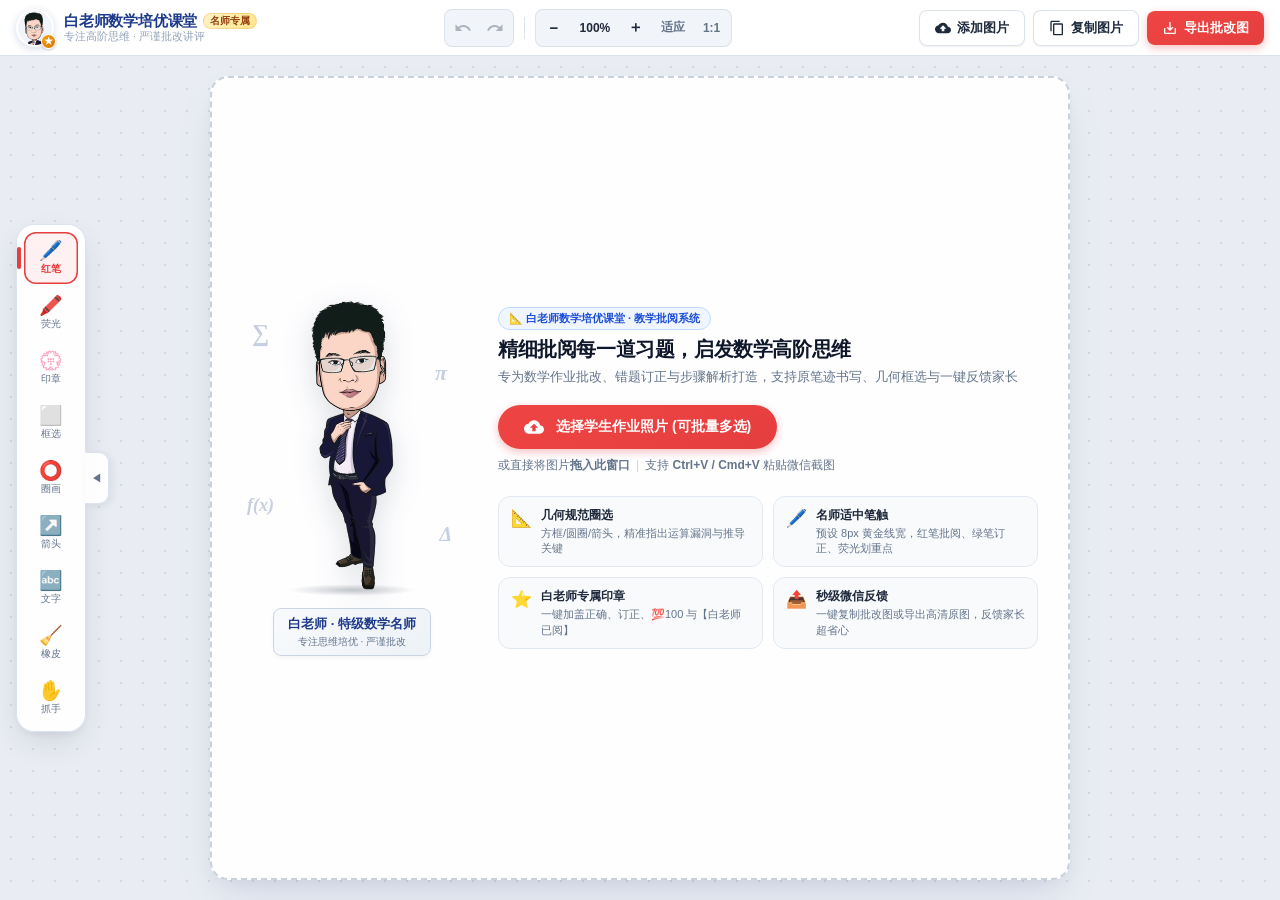
==== commit 2bd909be: "fix: 支持左侧工具栏一键收起展开与快捷键，优化移动端白老师头像与欢迎卡片布局" ====
--- a/index.html
+++ b/index.html
@@ -71,48 +71,54 @@
 
   <!-- 主体工作区 -->
   <main class="app-main">
-    <!-- 左侧悬浮主工具栏 -->
-    <aside class="floating-toolbar">
-      <button class="tool-btn active" data-tool="pen" title="批改红笔 (P)">
-        <span class="tool-icon">🖊️</span>
-        <span class="tool-name">红笔</span>
+    <!-- 左侧悬浮主工具栏 (支持隐藏/展开折叠) -->
+    <aside class="floating-toolbar" id="floatingToolbar">
+      <!-- 极简收起/展开控制按钮 -->
+      <button class="toolbar-toggle-btn" id="btnToggleToolbar" title="收起/展开工具栏 (快捷键 Tab)" aria-label="收起/展开工具栏">
+        <span class="toggle-icon" id="toggleToolbarIcon">◀</span>
       </button>
-      <button class="tool-btn" data-tool="highlighter" title="荧光笔 (H)">
-        <span class="tool-icon">🖍️</span>
-        <span class="tool-name">荧光</span>
-      </button>
-      <button class="tool-btn" data-tool="stamp" title="批改印章 (S)">
-        <span class="tool-icon">💮</span>
-        <span class="tool-name">印章</span>
-      </button>
-      <button class="tool-btn" data-tool="rect" title="矩形框选 (R)">
-        <span class="tool-icon">⬜</span>
-        <span class="tool-name">框选</span>
-      </button>
-      <button class="tool-btn" data-tool="circle" title="圆形重点 (C)">
-        <span class="tool-icon">⭕</span>
-        <span class="tool-name">圈画</span>
-      </button>
-      <button class="tool-btn" data-tool="arrow" title="箭头指示 (A)">
-        <span class="tool-icon">↗️</span>
-        <span class="tool-name">箭头</span>
-      </button>
-      <button class="tool-btn" data-tool="text" title="文字评语 (T)">
-        <span class="tool-icon">🔤</span>
-        <span class="tool-name">文字</span>
-      </button>
-      <button class="tool-btn" data-tool="eraser" title="橡皮擦 (E)">
-        <span class="tool-icon">🧹</span>
-        <span class="tool-name">橡皮</span>
-      </button>
-      <button class="tool-btn" data-tool="pan" title="平移视角 (空格+拖拽)">
-        <span class="tool-icon">✋</span>
-        <span class="tool-name">抓手</span>
-      </button>
+      <div class="toolbar-items" id="toolbarItems">
+        <button class="tool-btn active" data-tool="pen" title="批改红笔 (P)">
+          <span class="tool-icon">🖊️</span>
+          <span class="tool-name">红笔</span>
+        </button>
+        <button class="tool-btn" data-tool="highlighter" title="荧光笔 (H)">
+          <span class="tool-icon">🖍️</span>
+          <span class="tool-name">荧光</span>
+        </button>
+        <button class="tool-btn" data-tool="stamp" title="批改印章 (S)">
+          <span class="tool-icon">💮</span>
+          <span class="tool-name">印章</span>
+        </button>
+        <button class="tool-btn" data-tool="rect" title="矩形框选 (R)">
+          <span class="tool-icon">⬜</span>
+          <span class="tool-name">框选</span>
+        </button>
+        <button class="tool-btn" data-tool="circle" title="圆形重点 (C)">
+          <span class="tool-icon">⭕</span>
+          <span class="tool-name">圈画</span>
+        </button>
+        <button class="tool-btn" data-tool="arrow" title="箭头指示 (A)">
+          <span class="tool-icon">↗️</span>
+          <span class="tool-name">箭头</span>
+        </button>
+        <button class="tool-btn" data-tool="text" title="文字评语 (T)">
+          <span class="tool-icon">🔤</span>
+          <span class="tool-name">文字</span>
+        </button>
+        <button class="tool-btn" data-tool="eraser" title="橡皮擦 (E)">
+          <span class="tool-icon">🧹</span>
+          <span class="tool-name">橡皮</span>
+        </button>
+        <button class="tool-btn" data-tool="pan" title="平移视角 (空格+拖拽)">
+          <span class="tool-icon">✋</span>
+          <span class="tool-name">抓手</span>
+        </button>
+      </div>
     </aside>
 
-    <!-- 顶部悬浮属性配置栏 (颜色/粗细/印章类型) -->
-    <section class="floating-props" id="floatingProps">
+    <!-- 顶部悬浮属性配置栏 (颜色/粗细/印章类型) - 仅在加载图片后显示 -->
+    <section class="floating-props" id="floatingProps" style="display: none;">
       <!-- 颜色选择器 -->
       <div class="prop-group" id="colorGroup">
         <span class="prop-label">颜色</span>
@@ -215,9 +221,10 @@
       <!-- 初始空状态引导区：白老师数学培优课堂专属主题布局 -->
       <div class="drop-zone teacher-theme-welcome" id="dropZone">
         <div class="welcome-container">
-          <!-- 左侧：白老师名师立绘形象展示 -->
+          <!-- 左侧/顶部：白老师名师形象展示 -->
           <div class="teacher-showcase">
-            <div class="teacher-figure-wrap">
+            <!-- 宽屏/桌面端展示立绘 -->
+            <div class="teacher-figure-wrap desktop-only">
               <img src="assets/teacher_full.png" alt="白老师" class="teacher-figure-img">
               <div class="figure-shadow"></div>
               <!-- 漂浮装饰数学微符号 -->
@@ -226,8 +233,17 @@
               <span class="math-badge m-b3">f(x)</span>
               <span class="math-badge m-b4">Δ</span>
             </div>
+
+            <!-- 手机端/小屏展示：大号高清圆形金边头像 (比例协调、清晰亲切) -->
+            <div class="teacher-avatar-showcase mobile-only">
+              <div class="teacher-big-avatar-wrap">
+                <img src="assets/teacher_avatar.png" alt="白老师" class="teacher-big-avatar-img">
+                <span class="big-cert-badge" title="特级名师认证">★</span>
+              </div>
+            </div>
+
             <div class="teacher-nameplate">
-              <span class="nameplate-title">白老师 · 特级数学</span>
+              <span class="nameplate-title">白老师 · 特级数学名师</span>
               <span class="nameplate-desc">专注思维培优 · 严谨批改</span>
             </div>
           </div>
--- a/style.css
+++ b/style.css
@@ -349,7 +349,7 @@
   flex-direction: column;
 }
 
-/* 左侧悬浮主工具栏 */
+/* 左侧悬浮主工具栏 (支持收起/展开折叠) */
 .floating-toolbar {
   position: absolute;
   left: 16px;
@@ -363,6 +363,55 @@
   border-radius: var(--radius-lg);
   box-shadow: var(--shadow-lg);
   padding: 7px;
+  display: flex;
+  flex-direction: column;
+  gap: 3px;
+  transition: transform 0.25s cubic-bezier(0.16, 1, 0.3, 1), box-shadow 0.2s ease;
+}
+
+.toolbar-toggle-btn {
+  position: absolute;
+  right: -24px;
+  top: 50%;
+  transform: translateY(-50%);
+  width: 24px;
+  height: 52px;
+  background: var(--bg-surface);
+  backdrop-filter: blur(12px);
+  -webkit-backdrop-filter: blur(12px);
+  border: 1px solid var(--border-color);
+  border-left: none;
+  border-radius: 0 10px 10px 0;
+  box-shadow: 3px 2px 8px rgba(15, 23, 42, 0.08);
+  display: flex;
+  align-items: center;
+  justify-content: center;
+  cursor: pointer;
+  color: var(--text-muted);
+  font-size: 11px;
+  z-index: 45;
+  transition: all 0.15s ease;
+  user-select: none;
+}
+
+.toolbar-toggle-btn:hover {
+  background: #fff;
+  color: #1d4ed8;
+  width: 26px;
+  right: -26px;
+}
+
+.floating-toolbar.collapsed {
+  transform: translateY(-50%) translateX(calc(-100% - 16px));
+  box-shadow: none;
+}
+
+.floating-toolbar.collapsed .toolbar-toggle-btn {
+  background: rgba(255, 255, 255, 0.95);
+  box-shadow: 2px 2px 10px rgba(15, 23, 42, 0.14);
+}
+
+.toolbar-items {
   display: flex;
   flex-direction: column;
   gap: 3px;
@@ -798,7 +847,15 @@
   width: 100%;
 }
 
-/* 左侧立绘展区 */
+/* 左侧/顶部立绘与头像展区 */
+.desktop-only {
+  display: flex;
+}
+
+.mobile-only {
+  display: none !important;
+}
+
 .teacher-showcase {
   display: flex;
   flex-direction: column;
@@ -1294,22 +1351,82 @@
   .header-right #btnCopyImage { display: inline-flex; }
   .floating-props { z-index: 45; }
 
-  /* 移动端白老师主题欢迎卡片 */
+  /* 移动端左侧工具栏及折叠把手 */
+  .floating-toolbar {
+    left: 8px;
+  }
+  .floating-toolbar.collapsed {
+    transform: translateY(-50%) translateX(calc(-100% - 8px));
+  }
+  .toolbar-toggle-btn {
+    right: -22px;
+    width: 22px;
+    height: 48px;
+    font-size: 10px;
+  }
+
+  /* 移动端白老师主题欢迎卡片：切换至大号金边圆形头像 */
+  .desktop-only {
+    display: none !important;
+  }
+  .mobile-only {
+    display: flex !important;
+  }
+  .teacher-avatar-showcase {
+    display: flex;
+    flex-direction: column;
+    align-items: center;
+    justify-content: center;
+    margin-bottom: 2px;
+  }
+  .teacher-big-avatar-wrap {
+    position: relative;
+    width: 84px;
+    height: 84px;
+    border-radius: 50%;
+    padding: 3px;
+    background: linear-gradient(135deg, #f59e0b, #d97706, #1d4ed8);
+    box-shadow: 0 4px 14px rgba(30, 58, 138, 0.22);
+  }
+  .teacher-big-avatar-img {
+    width: 100%;
+    height: 100%;
+    border-radius: 50%;
+    object-fit: cover;
+    background: #fff;
+    border: 2px solid #fff;
+    display: block;
+  }
+  .big-cert-badge {
+    position: absolute;
+    right: -2px;
+    bottom: -1px;
+    width: 20px;
+    height: 20px;
+    background: linear-gradient(135deg, #f59e0b, #d97706);
+    color: #fff;
+    font-size: 11px;
+    font-weight: 900;
+    border-radius: 50%;
+    display: flex;
+    align-items: center;
+    justify-content: center;
+    border: 2px solid #fff;
+    box-shadow: 0 2px 4px rgba(0, 0, 0, 0.2);
+  }
+
   .drop-zone.teacher-theme-welcome {
-    inset: 10px;
-    padding: 16px 12px;
-    max-height: calc(100% - 20px);
+    inset: 8px;
+    padding: 16px 14px;
+    max-height: calc(100% - 16px);
   }
   .welcome-container {
     flex-direction: column;
-    gap: 14px;
+    gap: 12px;
     text-align: center;
   }
   .teacher-showcase {
     width: 100%;
-  }
-  .teacher-figure-img {
-    height: 140px;
   }
   .math-badge { display: none; }
   .welcome-main {
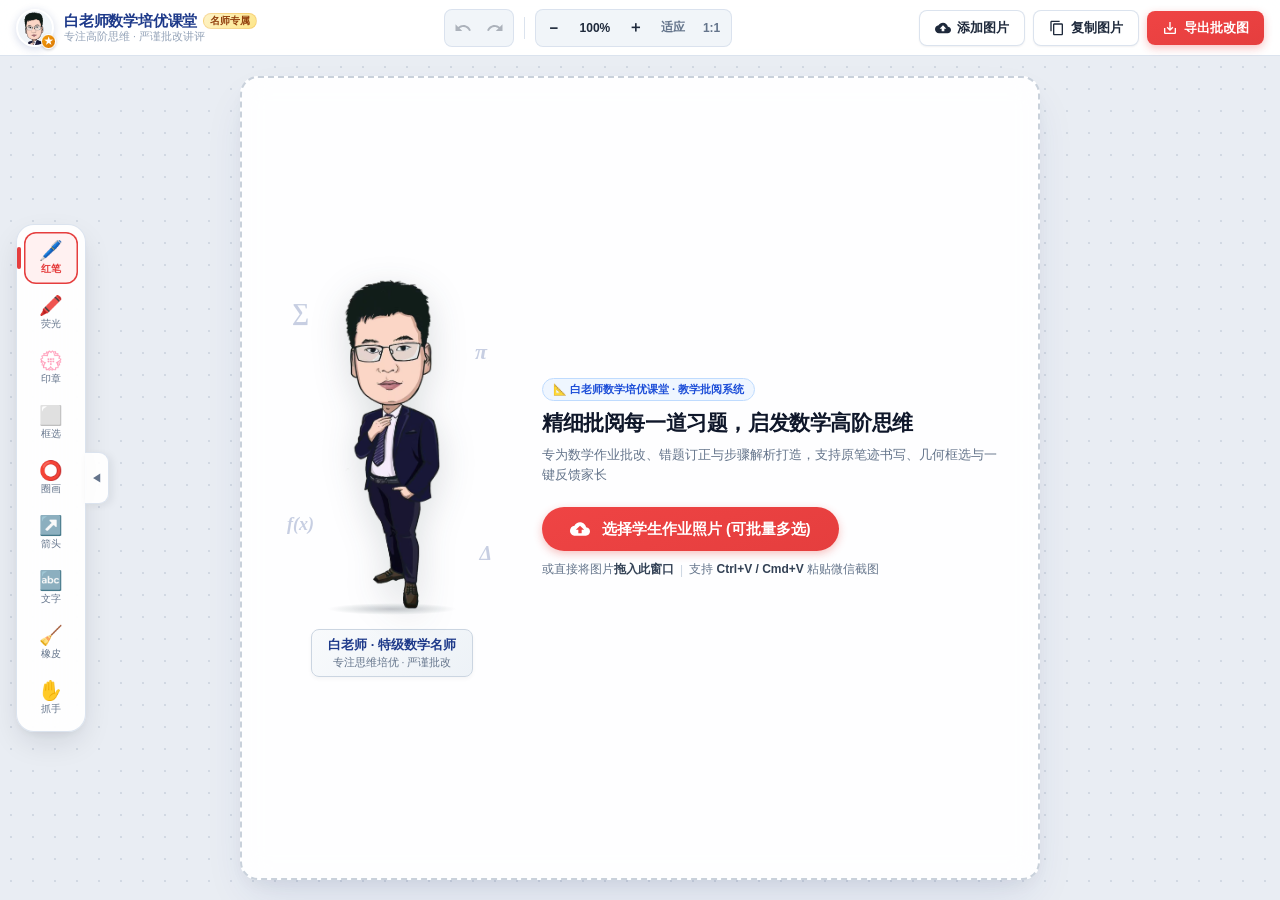
==== commit 33db5aab: "optimize: 移除冗余能力卡片，展示白老师高清全身立绘全图，卡片对称绝对居中修复偏位" ====
--- a/index.html
+++ b/index.html
@@ -221,10 +221,9 @@
       <!-- 初始空状态引导区：白老师数学培优课堂专属主题布局 -->
       <div class="drop-zone teacher-theme-welcome" id="dropZone">
         <div class="welcome-container">
-          <!-- 左侧/顶部：白老师名师形象展示 -->
+          <!-- 左侧/上方：白老师名师全景形象展示（展示全部的立绘图片） -->
           <div class="teacher-showcase">
-            <!-- 宽屏/桌面端展示立绘 -->
-            <div class="teacher-figure-wrap desktop-only">
+            <div class="teacher-figure-wrap">
               <img src="assets/teacher_full.png" alt="白老师" class="teacher-figure-img">
               <div class="figure-shadow"></div>
               <!-- 漂浮装饰数学微符号 -->
@@ -234,21 +233,13 @@
               <span class="math-badge m-b4">Δ</span>
             </div>
 
-            <!-- 手机端/小屏展示：大号高清圆形金边头像 (比例协调、清晰亲切) -->
-            <div class="teacher-avatar-showcase mobile-only">
-              <div class="teacher-big-avatar-wrap">
-                <img src="assets/teacher_avatar.png" alt="白老师" class="teacher-big-avatar-img">
-                <span class="big-cert-badge" title="特级名师认证">★</span>
-              </div>
-            </div>
-
             <div class="teacher-nameplate">
               <span class="nameplate-title">白老师 · 特级数学名师</span>
               <span class="nameplate-desc">专注思维培优 · 严谨批改</span>
             </div>
           </div>
 
-          <!-- 右侧：欢迎主控区与作业导入 -->
+          <!-- 右侧/下方：欢迎主控区与作业导入 (去冗余，直奔核心功能) -->
           <div class="welcome-main">
             <div class="welcome-header">
               <div class="welcome-badge">📐 白老师数学培优课堂 · 教学批阅系统</div>
@@ -268,38 +259,6 @@
                 <span>支持 <strong>Ctrl+V / Cmd+V</strong> 粘贴微信截图</span>
               </div>
             </div>
-
-            <!-- 四大课堂特色看板 -->
-            <div class="features-grid">
-              <div class="feature-card">
-                <div class="f-icon">📐</div>
-                <div class="f-text">
-                  <div class="f-title">几何规范圈选</div>
-                  <div class="f-desc">方框/圆圈/箭头，精准指出运算漏洞与推导关键</div>
-                </div>
-              </div>
-              <div class="feature-card">
-                <div class="f-icon">🖊️</div>
-                <div class="f-text">
-                  <div class="f-title">名师适中笔触</div>
-                  <div class="f-desc">预设 8px 黄金线宽，红笔批阅、绿笔订正、荧光划重点</div>
-                </div>
-              </div>
-              <div class="feature-card">
-                <div class="f-icon">⭐</div>
-                <div class="f-text">
-                  <div class="f-title">白老师专属印章</div>
-                  <div class="f-desc">一键加盖正确、订正、💯100 与【白老师已阅】</div>
-                </div>
-              </div>
-              <div class="feature-card">
-                <div class="f-icon">📤</div>
-                <div class="f-text">
-                  <div class="f-title">秒级微信反馈</div>
-                  <div class="f-desc">一键复制批改图或导出高清原图，反馈家长超省心</div>
-                </div>
-              </div>
-            </div>
           </div>
         </div>
       </div>
--- a/style.css
+++ b/style.css
@@ -815,16 +815,16 @@
   position: absolute;
   inset: 20px;
   margin: auto;
-  max-width: 860px;
+  max-width: 800px;
   height: auto;
   max-height: calc(100% - 40px);
   overflow-y: auto;
   border: 2px dashed rgba(148, 163, 184, 0.5);
-  background: rgba(255, 255, 255, 0.94);
+  background: rgba(255, 255, 255, 0.95);
   backdrop-filter: blur(14px);
   -webkit-backdrop-filter: blur(14px);
   border-radius: var(--radius-lg);
-  padding: 30px;
+  padding: 36px 40px;
   display: flex;
   align-items: center;
   justify-content: center;
@@ -843,19 +843,12 @@
 .welcome-container {
   display: flex;
   align-items: center;
-  gap: 36px;
+  justify-content: center;
+  gap: 40px;
   width: 100%;
 }
 
-/* 左侧/顶部立绘与头像展区 */
-.desktop-only {
-  display: flex;
-}
-
-.mobile-only {
-  display: none !important;
-}
-
+/* 左侧立绘展区：展示全部的图片 */
 .teacher-showcase {
   display: flex;
   flex-direction: column;
@@ -874,10 +867,10 @@
 
 .teacher-figure-img {
   width: auto;
-  height: 290px;
+  height: 330px;
   max-width: 100%;
   object-fit: contain;
-  filter: drop-shadow(0 10px 15px rgba(30, 41, 59, 0.15));
+  filter: drop-shadow(0 10px 18px rgba(30, 41, 59, 0.16));
   position: relative;
   z-index: 2;
   transition: transform 0.25s ease;
@@ -918,11 +911,11 @@
 }
 
 .teacher-nameplate {
-  margin-top: 12px;
+  margin-top: 14px;
   display: flex;
   flex-direction: column;
   align-items: center;
-  padding: 6px 14px;
+  padding: 6px 16px;
   background: linear-gradient(135deg, #f8fafc, #edf2f7);
   border: 1px solid #cbd5e1;
   border-radius: var(--radius-sm);
@@ -937,7 +930,7 @@
 }
 
 .nameplate-desc {
-  font-size: 10px;
+  font-size: 10.5px;
   color: #64748b;
   margin-top: 2px;
 }
@@ -954,7 +947,7 @@
 .welcome-header {
   display: flex;
   flex-direction: column;
-  gap: 6px;
+  gap: 8px;
 }
 
 .welcome-badge {
@@ -971,37 +964,58 @@
 }
 
 .welcome-title {
-  font-size: 20px;
+  font-size: 21px;
   font-weight: 800;
   color: #0f172a;
   letter-spacing: -0.4px;
-  line-height: 1.3;
+  line-height: 1.35;
 }
 
 .welcome-desc {
-  font-size: 12.5px;
+  font-size: 13px;
   color: #64748b;
-  line-height: 1.5;
+  line-height: 1.55;
 }
 
 .upload-action-box {
   display: flex;
   flex-direction: column;
   align-items: flex-start;
-  gap: 8px;
-  margin: 2px 0;
+  gap: 10px;
+  margin-top: 6px;
 }
 
 .welcome-upload-btn {
   display: inline-flex;
   align-items: center;
-  padding: 12px 26px;
-  font-size: 14px;
+  padding: 12px 28px;
+  font-size: 14.5px;
   font-weight: 700;
   background: linear-gradient(135deg, #1d4ed8, #2563eb);
   border-color: #1d4ed8;
   color: #fff;
   border-radius: var(--radius-pill);
+  box-shadow: 0 4px 14px rgba(29, 78, 216, 0.28);
+  transition: all 0.16s ease;
+}
+
+.welcome-upload-btn:hover {
+  transform: translateY(-2px);
+  box-shadow: 0 6px 18px rgba(29, 78, 216, 0.35);
+  background: linear-gradient(135deg, #1e40af, #1d4ed8);
+}
+
+.drag-paste-tip {
+  display: flex;
+  align-items: center;
+  gap: 8px;
+  font-size: 11.5px;
+  color: #64748b;
+}
+
+.drag-paste-tip strong {
+  color: #334155;
+}
   box-shadow: 0 4px 14px rgba(29, 78, 216, 0.35);
   cursor: pointer;
   transition: all 0.16s ease;
@@ -1351,12 +1365,25 @@
   .header-right #btnCopyImage { display: inline-flex; }
   .floating-props { z-index: 45; }
 
-  /* 移动端左侧工具栏及折叠把手 */
+  /* 移动端左侧批注工具栏及折叠把手 (紧凑舒适，默认展开) */
   .floating-toolbar {
-    left: 8px;
+    left: 6px;
+    padding: 5px;
+    gap: 2px;
+  }
+  .floating-toolbar .tool-btn {
+    width: 48px;
+    height: 44px;
+    gap: 1px;
+  }
+  .floating-toolbar .tool-icon {
+    font-size: 16px;
+  }
+  .floating-toolbar .tool-name {
+    font-size: 9px;
   }
   .floating-toolbar.collapsed {
-    transform: translateY(-50%) translateX(calc(-100% - 8px));
+    transform: translateY(-50%) translateX(calc(-100% - 6px));
   }
   .toolbar-toggle-btn {
     right: -22px;
@@ -1365,106 +1392,100 @@
     font-size: 10px;
   }
 
-  /* 移动端白老师主题欢迎卡片：切换至大号金边圆形头像 */
-  .desktop-only {
-    display: none !important;
-  }
-  .mobile-only {
-    display: flex !important;
-  }
-  .teacher-avatar-showcase {
+  /* 移动端欢迎卡片：对称居中，放全部立绘图片，去掉冗余能力卡片 */
+  .drop-zone.teacher-theme-welcome {
+    inset: 10px;
+    margin: auto;
+    padding: 16px 14px;
+    max-height: calc(100% - 20px);
     display: flex;
     flex-direction: column;
     align-items: center;
     justify-content: center;
-    margin-bottom: 2px;
-  }
-  .teacher-big-avatar-wrap {
-    position: relative;
-    width: 84px;
-    height: 84px;
-    border-radius: 50%;
-    padding: 3px;
-    background: linear-gradient(135deg, #f59e0b, #d97706, #1d4ed8);
-    box-shadow: 0 4px 14px rgba(30, 58, 138, 0.22);
-  }
-  .teacher-big-avatar-img {
-    width: 100%;
-    height: 100%;
-    border-radius: 50%;
-    object-fit: cover;
-    background: #fff;
-    border: 2px solid #fff;
-    display: block;
-  }
-  .big-cert-badge {
-    position: absolute;
-    right: -2px;
-    bottom: -1px;
-    width: 20px;
-    height: 20px;
-    background: linear-gradient(135deg, #f59e0b, #d97706);
-    color: #fff;
-    font-size: 11px;
-    font-weight: 900;
-    border-radius: 50%;
-    display: flex;
+  }
+  .welcome-container {
+    flex-direction: column;
     align-items: center;
     justify-content: center;
-    border: 2px solid #fff;
-    box-shadow: 0 2px 4px rgba(0, 0, 0, 0.2);
-  }
-
-  .drop-zone.teacher-theme-welcome {
-    inset: 8px;
-    padding: 16px 14px;
-    max-height: calc(100% - 16px);
-  }
-  .welcome-container {
-    flex-direction: column;
-    gap: 12px;
+    gap: 10px;
     text-align: center;
+    width: 100%;
+    max-width: 360px;
+    margin: 0 auto;
   }
   .teacher-showcase {
     width: 100%;
+    align-items: center;
+  }
+  .teacher-figure-wrap {
+    width: 100%;
+    display: flex;
+    flex-direction: column;
+    align-items: center;
+  }
+  .teacher-figure-img {
+    height: 220px;
+    max-height: 35vh;
+    width: auto;
+    object-fit: contain;
+  }
+  .figure-shadow {
+    width: 95px;
+    height: 9px;
+    margin-top: -5px;
   }
   .math-badge { display: none; }
+  .teacher-nameplate {
+    margin-top: 8px;
+    padding: 4px 12px;
+  }
+  .nameplate-title {
+    font-size: 12px;
+  }
+  .nameplate-desc {
+    font-size: 9.5px;
+  }
+
   .welcome-main {
     align-items: center;
     text-align: center;
-    gap: 12px;
+    gap: 8px;
+    width: 100%;
+  }
+  .welcome-header {
+    align-items: center;
+    text-align: center;
+    gap: 4px;
   }
   .welcome-badge {
     align-self: center;
+    font-size: 10px;
+    padding: 2px 8px;
   }
   .welcome-title {
-    font-size: 16px;
+    font-size: 15px;
+    line-height: 1.35;
+    margin-top: 2px;
   }
   .welcome-desc {
-    font-size: 11.5px;
+    display: none; /* 移动端隐藏较长描述，保持界面清爽 */
   }
   .upload-action-box {
     align-items: center;
     width: 100%;
+    margin-top: 4px;
   }
   .welcome-upload-btn {
     width: 100%;
+    max-width: 270px;
     justify-content: center;
-    padding: 10px 16px;
+    padding: 11px 18px;
     font-size: 13.5px;
   }
   .drag-paste-tip {
-    font-size: 11px;
+    font-size: 10.5px;
     flex-direction: column;
     gap: 2px;
   }
   .tip-sep { display: none; }
-  .features-grid {
-    grid-template-columns: 1fr;
-    width: 100%;
-    gap: 6px;
-  }
-  .feature-card {
-    padding: 8px 10px;
-  }
-}
+}
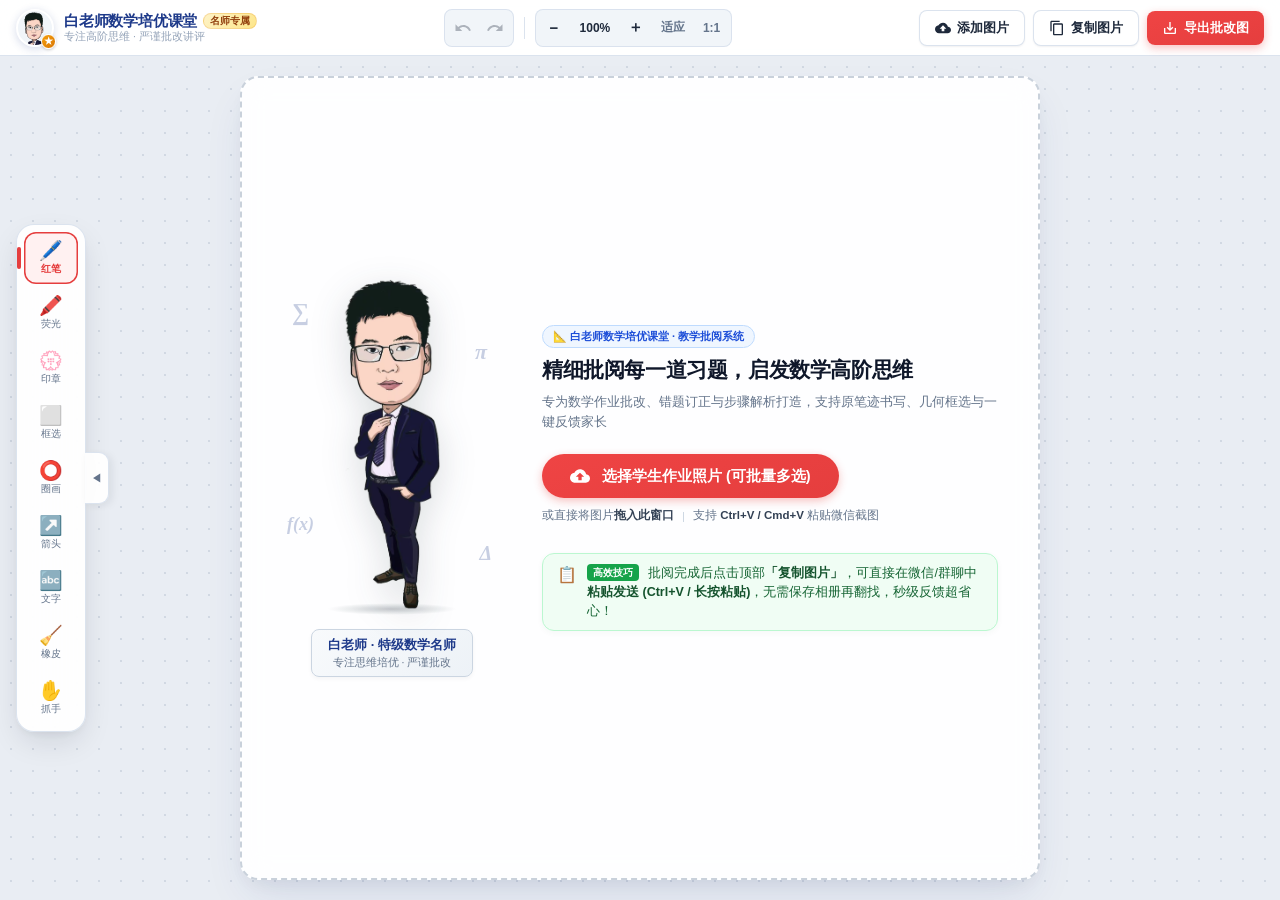
==== commit d296cd7f: "feat: 在页面最下方增加复制图片与秒级微信反馈能力的高效技巧提醒条" ====
--- a/index.html
+++ b/index.html
@@ -259,6 +259,15 @@
                 <span>支持 <strong>Ctrl+V / Cmd+V</strong> 粘贴微信截图</span>
               </div>
             </div>
+
+            <!-- 底部提醒：介绍一键复制与秒级反馈能力 -->
+            <div class="welcome-tip-banner">
+              <span class="tip-banner-icon">📋</span>
+              <div class="tip-banner-content">
+                <span class="tip-banner-tag">高效技巧</span>
+                批阅完成后点击顶部<strong>「复制图片」</strong>，可直接在微信/群聊中 <strong>粘贴发送 (Ctrl+V / 长按粘贴)</strong>，无需保存相册再翻找，秒级反馈超省心！
+              </div>
+            </div>
           </div>
         </div>
       </div>
--- a/style.css
+++ b/style.css
@@ -1016,71 +1016,51 @@
 .drag-paste-tip strong {
   color: #334155;
 }
-  box-shadow: 0 4px 14px rgba(29, 78, 216, 0.35);
-  cursor: pointer;
-  transition: all 0.16s ease;
-}
-
-.welcome-upload-btn:hover {
-  background: linear-gradient(135deg, #1e40af, #1d4ed8);
-  transform: translateY(-2px);
-  box-shadow: 0 6px 18px rgba(29, 78, 216, 0.45);
-}
-
-.drag-paste-tip {
-  font-size: 12px;
-  color: #64748b;
-  display: flex;
-  align-items: center;
-  gap: 6px;
-}
-
 .tip-sep {
   color: #cbd5e1;
 }
 
-/* 4大特色卡片 */
-.features-grid {
-  display: grid;
-  grid-template-columns: repeat(2, 1fr);
+/* 底部温馨提醒条：介绍一键复制与秒级反馈能力 */
+.welcome-tip-banner {
+  display: flex;
+  align-items: flex-start;
   gap: 10px;
-  margin-top: 4px;
-}
-
-.feature-card {
-  display: flex;
-  align-items: flex-start;
-  gap: 9px;
-  background: #f8fafc;
-  border: 1px solid #e2e8f0;
+  background: #f0fdf4;
+  border: 1px solid #bbf7d0;
   border-radius: var(--radius-md);
-  padding: 10px 12px;
-  transition: all 0.14s ease;
-}
-
-.feature-card:hover {
-  background: #fff;
-  border-color: #cbd5e1;
-  box-shadow: 0 3px 8px rgba(15, 23, 42, 0.05);
-}
-
-.f-icon {
-  font-size: 17px;
+  padding: 10px 14px;
+  margin-top: 14px;
+  max-width: 460px;
+  box-shadow: 0 2px 6px rgba(22, 101, 52, 0.04);
+}
+
+.tip-banner-icon {
+  font-size: 16px;
   flex-shrink: 0;
-  margin-top: 1px;
-}
-
-.f-title {
-  font-size: 12px;
+  line-height: 1.4;
+}
+
+.tip-banner-content {
+  font-size: 12.5px;
+  color: #166534;
+  line-height: 1.5;
+}
+
+.tip-banner-tag {
+  display: inline-block;
+  background: #16a34a;
+  color: #fff;
+  font-size: 10px;
   font-weight: 700;
-  color: #1e293b;
-  margin-bottom: 2px;
-}
-
-.f-desc {
-  font-size: 11px;
-  color: #64748b;
-  line-height: 1.4;
+  padding: 1px 6px;
+  border-radius: 4px;
+  margin-right: 6px;
+  vertical-align: 1px;
+}
+
+.tip-banner-content strong {
+  color: #14532d;
+  font-weight: 700;
 }
 
 /* ================= 底部多图批改缩略图条 ================= */
@@ -1488,4 +1468,24 @@
     gap: 2px;
   }
   .tip-sep { display: none; }
-}
+  .welcome-tip-banner {
+    width: 100%;
+    max-width: 320px;
+    margin: 8px auto 0 auto;
+    padding: 8px 10px;
+    gap: 7px;
+    text-align: left;
+    box-sizing: border-box;
+  }
+  .tip-banner-icon {
+    font-size: 14px;
+  }
+  .tip-banner-content {
+    font-size: 11px;
+    line-height: 1.45;
+  }
+  .tip-banner-tag {
+    font-size: 9.5px;
+    padding: 1px 4px;
+  }
+}
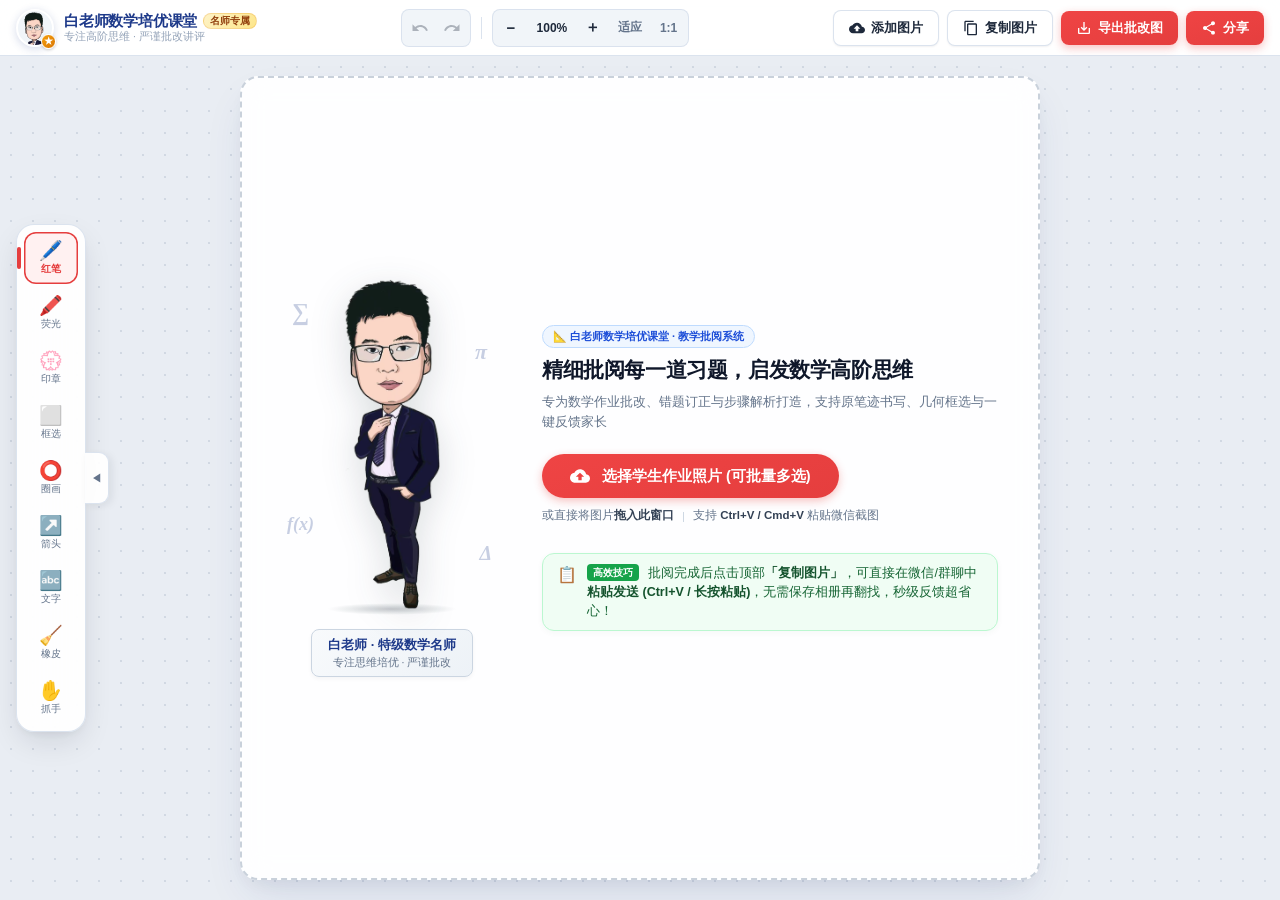
==== commit e3cc7322: "feat(ui): 替换网页原生 alert/confirm/prompt 为应用内模态弹窗与轻量提示" ====
--- a/index.html
+++ b/index.html
@@ -66,6 +66,10 @@
         <svg viewBox="0 0 24 24" width="16" height="16"><path fill="currentColor" d="M19 12v7H5v-7H3v7c0 1.1.9 2 2 2h14c1.1 0 2-.9 2-2v-7h-2zm-6 .67l2.59-2.58L17 11.5l-5 5-5-5 1.41-1.41L11 12.67V3h2v9.67z"/></svg>
         <span>导出批改图</span>
       </button>
+      <button class="action-btn primary" id="btnShare" title="分享批改图">
+        <svg viewBox="0 0 24 24" width="16" height="16"><path fill="currentColor" d="M18 16.08c-.76 0-1.44.3-1.96.77L8.91 12.7c.05-.23.09-.46.09-.7s-.04-.47-.09-.7l7.05-4.11c.54.5 1.25.81 2.04.81 1.66 0 3-1.34 3-3s-1.34-3-3-3-3 1.34-3 3c0 .24.04.47.09.7L8.04 9.81C7.5 9.31 6.79 9 6 9c-1.66 0-3 1.34-3 3s1.34 3 3 3c.79 0 1.5-.31 2.04-.81l7.12 4.16c-.05.21-.08.43-.08.65 0 1.61 1.31 2.92 2.92 2.92 1.61 0 2.92-1.31 2.92-2.92s-1.31-2.92-2.92-2.92z"/></svg>
+        <span>分享</span>
+      </button>
     </div>
   </header>
 
@@ -288,6 +292,19 @@
     </footer>
   </main>
 
+  <!-- 应用内对话框：避免使用浏览器原生 alert / prompt / confirm -->
+  <div class="app-dialog-backdrop" id="appDialog" hidden>
+    <div class="app-dialog" role="dialog" aria-modal="true" aria-labelledby="dialogTitle">
+      <h3 id="dialogTitle">提示</h3>
+      <p id="dialogMessage"></p>
+      <input id="dialogInput" class="app-dialog-input" type="text" autocomplete="off">
+      <div class="app-dialog-actions">
+        <button type="button" class="dialog-btn secondary" id="dialogCancel">取消</button>
+        <button type="button" class="dialog-btn primary" id="dialogConfirm">确定</button>
+      </div>
+    </div>
+  </div>
+
   <!-- 提示弹窗 (Toast) -->
   <div class="toast-container" id="toastContainer"></div>
 
--- a/style.css
+++ b/style.css
@@ -1,6 +1,20 @@
-/* ==========================================================================
+/* ========================================================================== 
    作业批改助手 - 现代极简风格 CSS (UI Refresh)
    ========================================================================== */
+
+/* 应用内对话框 */
+.app-dialog-backdrop { position: fixed; inset: 0; z-index: 1000; display: grid; place-items: center; padding: 20px; background: rgba(15, 23, 42, .38); backdrop-filter: blur(3px); }
+.app-dialog-backdrop[hidden] { display: none; }
+.app-dialog { width: min(420px, 100%); box-sizing: border-box; padding: 22px; border: 1px solid rgba(255,255,255,.75); border-radius: 18px; background: #fff; box-shadow: 0 18px 60px rgba(15,23,42,.25); }
+.app-dialog h3 { margin: 0 0 8px; color: #1e293b; font-size: 18px; }
+.app-dialog p { margin: 0 0 16px; color: #64748b; font-size: 14px; line-height: 1.6; white-space: pre-wrap; }
+.app-dialog-input { display: block; width: 100%; box-sizing: border-box; min-height: 42px; padding: 10px 12px; border: 1px solid #cbd5e1; border-radius: 10px; outline: none; color: #1e293b; font: inherit; }
+.app-dialog-input:focus { border-color: #3182ce; box-shadow: 0 0 0 3px rgba(49,130,206,.14); }
+.app-dialog-actions { display: flex; justify-content: flex-end; gap: 10px; margin-top: 18px; }
+.dialog-btn { min-width: 72px; padding: 9px 16px; border: 0; border-radius: 9px; cursor: pointer; font: inherit; }
+.dialog-btn.secondary { color: #475569; background: #eef2f7; }
+.dialog-btn.primary { color: #fff; background: #3182ce; }
+.dialog-btn:hover { filter: brightness(.96); }
 
 :root {
   --bg-app: #f4f6fa;
